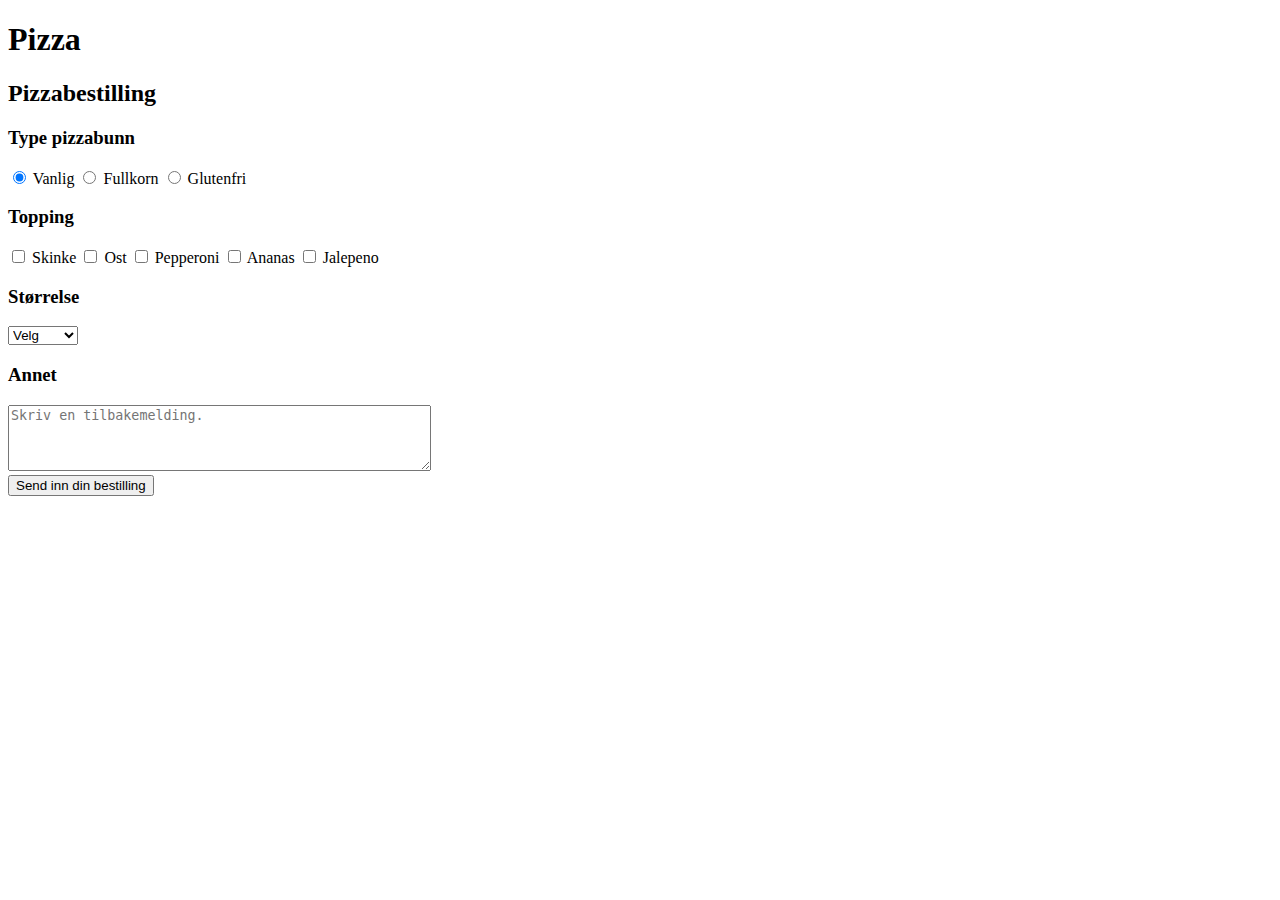
==== index.html @ ae71b407 "Update index.html" ====
<!DOCTYPE html>
<html lang="no">
<head>
    <meta charset="UTF-8">
    <meta name="viewport" content="width=device-width, initial-scale=1.0">
    <title>Pizza-bestilling</title>
    <link rel="stylesheet" href="style.css">
</head>
<body>
    <form>
    <h1>Pizza</h1>
    <h2>Pizzabestilling</h2>
        <div class="pick-container">
            <h3>Type pizzabunn</h3>
            <div class="box">
                <label><input type="radio" name="q1" checked> Vanlig</label>
                <label><input type="radio" name="q1"> Fullkorn</label>
                <label><input type="radio" name="q1"> Glutenfri</label>
            </div>
        </div>
        <div class="pick-container">
            <h3>Topping</h3>
            <div class="box">
                <label><input type="checkbox" name ="p1" value="skinke"> Skinke</label>
                <label><input type="checkbox" name ="p2" value="ost"> Ost</label>
                <label><input type="checkbox" name ="p3" value="pepperoni"> Pepperoni</label>
                <label><input type="checkbox" name ="p4" value="ananas"> Ananas</label>
                <label><input type="checkbox" name ="p5" value="jalepeno"> Jalepeno</label>
            </div>
        </div>
        <div class="pick-container">
            <h3>Størrelse</h3>
            <select id="storrelse">
                <option value="ingen" selected>Velg</option>
                <option value="liten">Liten</option>
                <option value="medium">Medium</option>
                <option value="stor">Stor</option>
            </select>
        </div>
        <div class="pick-container">
            <h3>Annet</h3>
            <textarea id="text" name="textbox" rows="4" cols="50" placeholder="Skriv en tilbakemelding."></textarea>
        </div>
    <button>Send inn din bestilling</button>
    </form>

    <script src="script.js"></script>
</body>
</html>
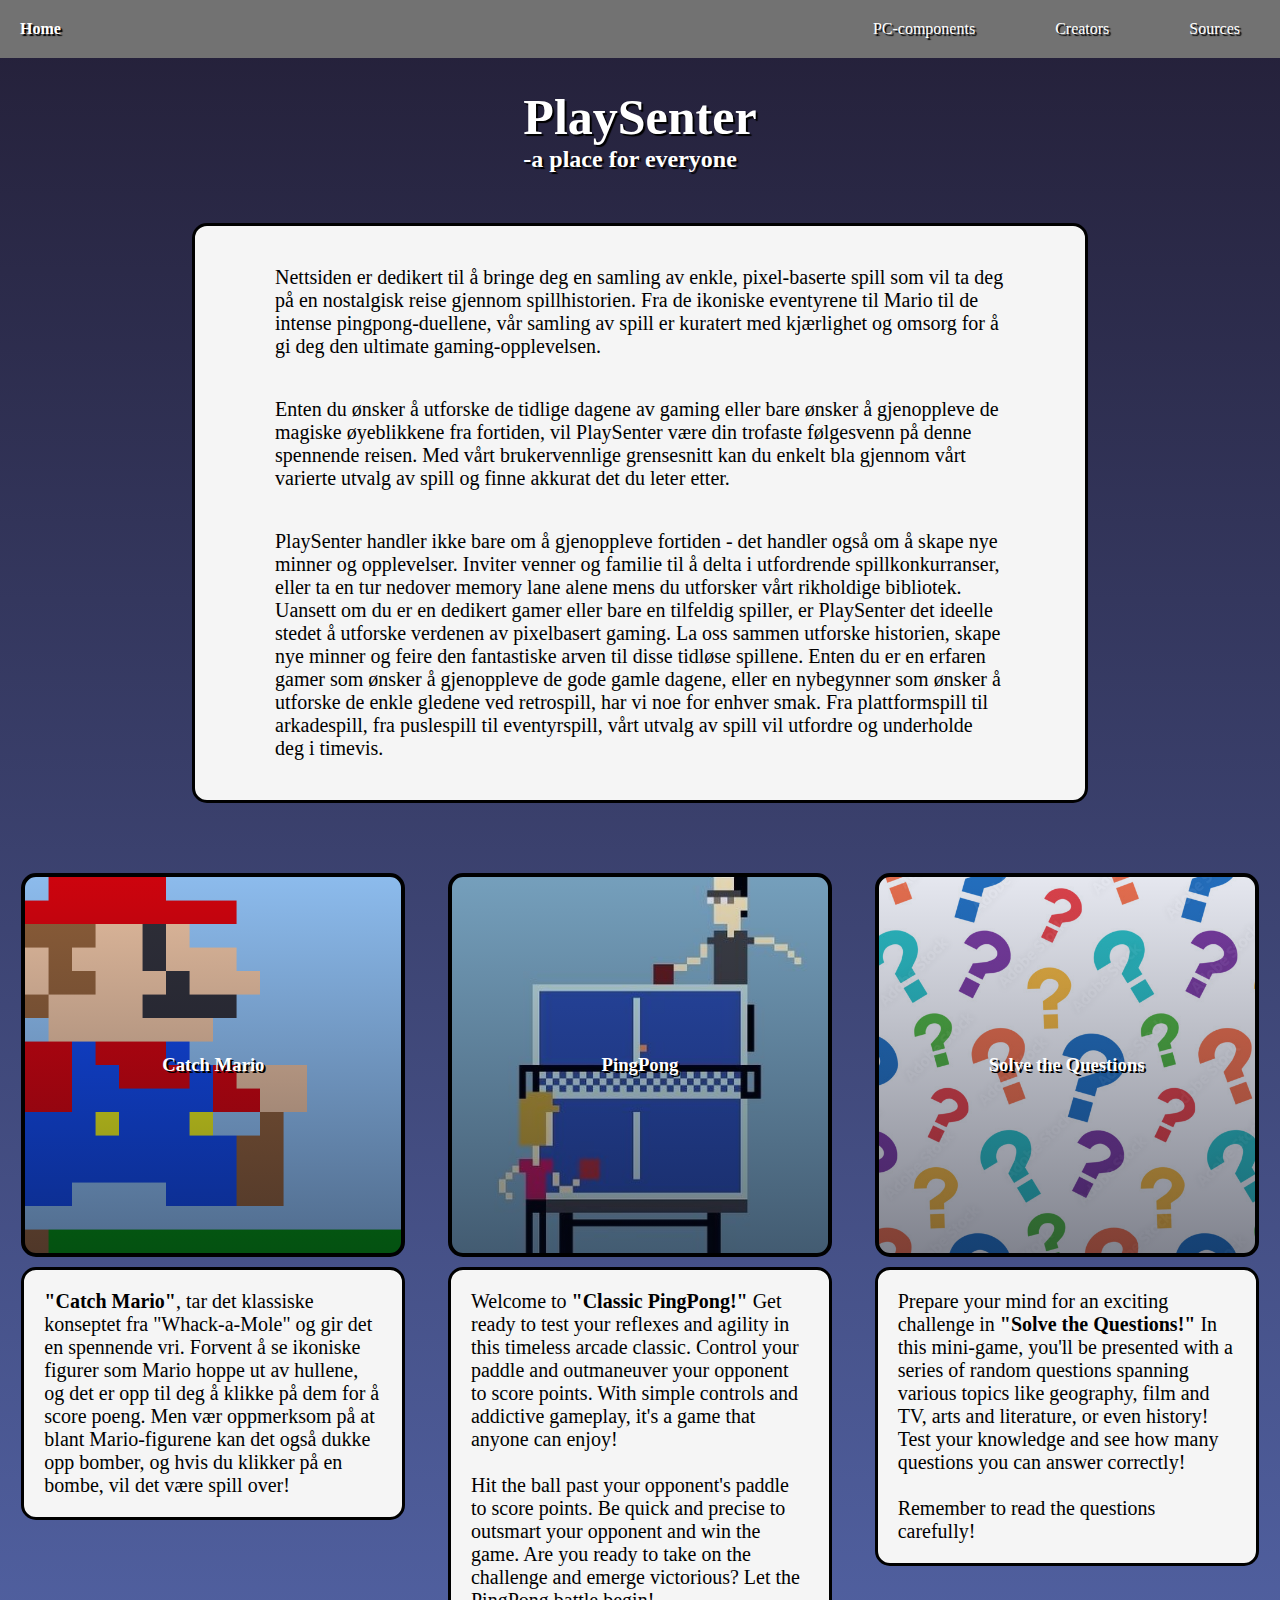
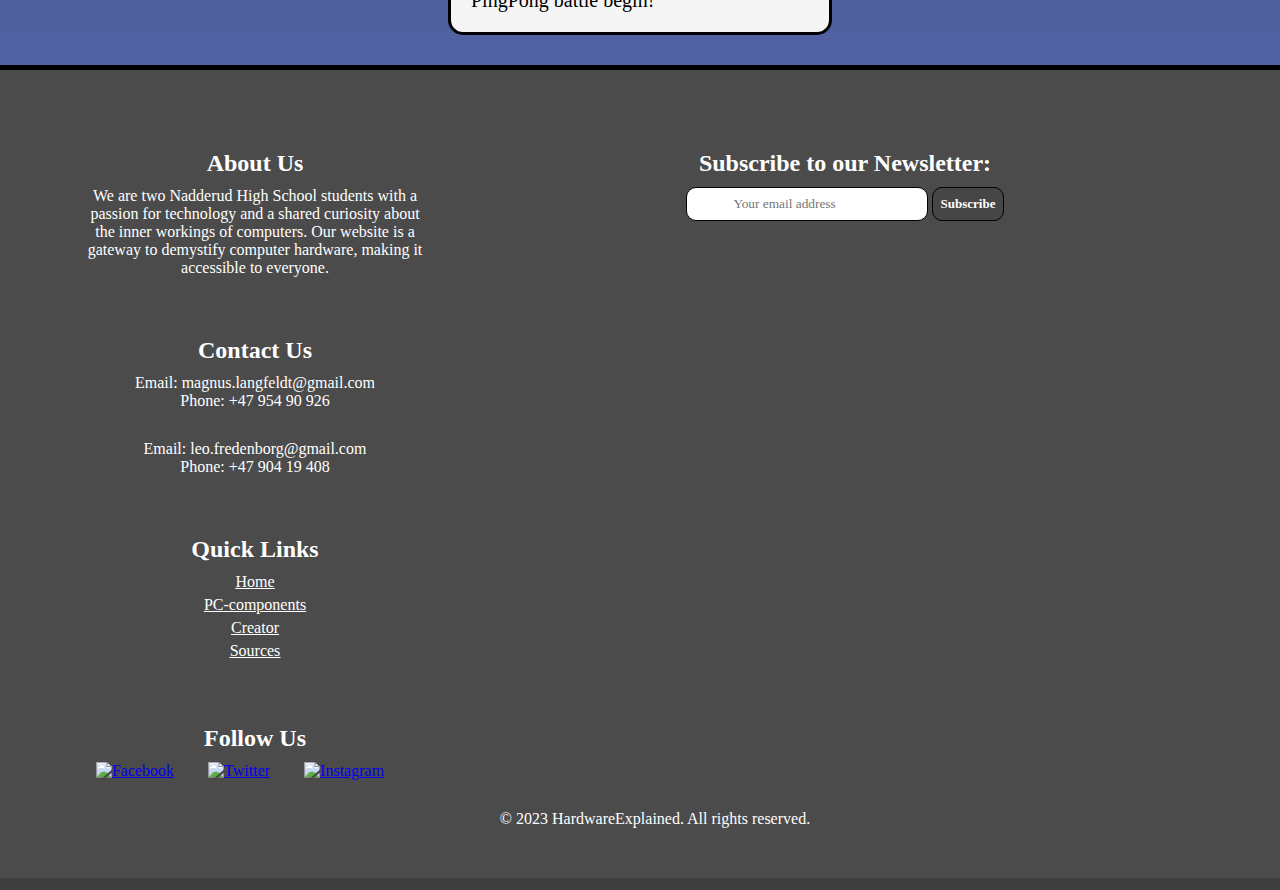
==== commit 9da9decc: "15/04/24" ====
--- a/index.html
+++ b/index.html
@@ -3,47 +3,121 @@
 <head>
     <meta charset="UTF-8">
     <meta name="viewport" content="width=device-width, initial-scale=1.0">
-    <title>Pizza-bestilling</title>
-    <link rel="stylesheet" href="style.css">
+    <title>Index</title>
+    <link rel="stylesheet" href="https://cdnjs.cloudflare.com/ajax/libs/font-awesome/6.4.2/css/all.min.css">
+    <link rel="Stylesheet" href="./CSS/navbar.css">
+    <link rel="Stylesheet" href="./CSS/Index.css">
+    <link rel="Stylesheet" href="./CSS/footer.css">
+    
 </head>
 <body>
-    <form>
-    <h1>Pizza</h1>
-    <h2>Pizzabestilling</h2>
-        <div class="pick-container">
-            <h3>Type pizzabunn</h3>
-            <div class="box">
-                <label><input type="radio" name="q1" checked> Vanlig</label>
-                <label><input type="radio" name="q1"> Fullkorn</label>
-                <label><input type="radio" name="q1"> Glutenfri</label>
-            </div>
+    <header>
+        <nav1>
+          <a href="index.html">Home</a>
+          <i class="fa-solid fa-bars"></i>
+        </nav1>
+        <nav2>
+          <a href="sites/main sites/pc-components.html">PC-components</a>
+          <a href="sites/main sites/creator.html">Creators</a>
+          <a href="sites/main sites/sources.html">Sources</a>
+        </nav2>
+      </header>
+      <main>
+        <div id="image">
+        <div id="margin-boks">
+        <div id="intro">
+            <h1>PlaySenter</h1>
+            <h2>-a place for everyone</h2>
         </div>
-        <div class="pick-container">
-            <h3>Topping</h3>
-            <div class="box">
-                <label><input type="checkbox" name ="p1" value="skinke"> Skinke</label>
-                <label><input type="checkbox" name ="p2" value="ost"> Ost</label>
-                <label><input type="checkbox" name ="p3" value="pepperoni"> Pepperoni</label>
-                <label><input type="checkbox" name ="p4" value="ananas"> Ananas</label>
-                <label><input type="checkbox" name ="p5" value="jalepeno"> Jalepeno</label>
-            </div>
         </div>
-        <div class="pick-container">
-            <h3>Størrelse</h3>
-            <select id="storrelse">
-                <option value="ingen" selected>Velg</option>
-                <option value="liten">Liten</option>
-                <option value="medium">Medium</option>
-                <option value="stor">Stor</option>
-            </select>
+        <div id="introducingText">
+        <p>Nettsiden er dedikert til å bringe deg en samling av enkle, pixel-baserte spill som vil ta deg på en nostalgisk reise gjennom spillhistorien. Fra de ikoniske eventyrene til Mario til de intense pingpong-duellene, vår samling av spill er kuratert med kjærlighet og omsorg for å gi deg den ultimate gaming-opplevelsen.</p>
+        <p>Enten du ønsker å utforske de tidlige dagene av gaming eller bare ønsker å gjenoppleve de magiske øyeblikkene fra fortiden, vil PlaySenter være din trofaste følgesvenn på denne spennende reisen. Med vårt brukervennlige grensesnitt kan du enkelt bla gjennom vårt varierte utvalg av spill og finne akkurat det du leter etter.</p>
+        <p> PlaySenter handler ikke bare om å gjenoppleve fortiden - det handler også om å skape nye minner og opplevelser. Inviter venner og familie til å delta i utfordrende spillkonkurranser, eller ta en tur nedover memory lane alene mens du utforsker vårt rikholdige bibliotek. Uansett om du er en dedikert gamer eller bare en tilfeldig spiller, er PlaySenter det ideelle stedet å utforske verdenen av pixelbasert gaming. La oss sammen utforske historien, skape nye minner og feire den fantastiske arven til disse tidløse spillene. Enten du er en erfaren gamer som ønsker å gjenoppleve de gode gamle dagene, eller en nybegynner som ønsker å utforske de enkle gledene ved retrospill, har vi noe for enhver smak. Fra plattformspill til arkadespill, fra puslespill til eventyrspill, vårt utvalg av spill vil utfordre og underholde deg i timevis.</p>
         </div>
-        <div class="pick-container">
-            <h3>Annet</h3>
-            <textarea id="text" name="textbox" rows="4" cols="50" placeholder="Skriv en tilbakemelding."></textarea>
+<div id="velg-spill">
+    <div id="catchMario">
+    <a href="./Minigames/Whack-a-Mole/WAM.html">
+        <div id="mario" id="marioGame">
+            <h3 id="mario-text">Catch Mario</h3>
         </div>
-    <button>Send inn din bestilling</button>
-    </form>
+    </a>
+    <p><b>"Catch Mario"</b>, tar det klassiske konseptet fra "Whack-a-Mole" og gir det en spennende vri.                    
+    Forvent å se ikoniske figurer som Mario hoppe ut av hullene, og det er opp til deg å klikke på dem for å score poeng. Men vær oppmerksom på at blant Mario-figurene kan det også dukke opp bomber, og hvis du klikker på en bombe, vil det være spill over!</p>
+    </div>
+    <div id="playPong">
+    <a href="./Minigames/PingPong/PP.html">
+        <div id="PingPong">
+            <h3 id="PingPong-text">PingPong</h3>
+        </div>
+    </a>
+    <p>Welcome to <b>"Classic PingPong!"</b>
 
-    <script src="script.js"></script>
+        Get ready to test your reflexes and agility in this timeless arcade classic. Control your paddle and outmaneuver your opponent to score points. With simple controls and addictive gameplay, it's a game that anyone can enjoy!
+        <br>
+        <br>
+        Hit the ball past your opponent's paddle to score points.
+        Be quick and precise to outsmart your opponent and win the game.
+        Are you ready to take on the challenge and emerge victorious? Let the PingPong battle begin!</p>
+    </div>
+    <div id="questionS">
+    <a href="./Minigames/Solve the Riddle/riddle.html">
+        <div id="Puzzle">
+            <h3 id="Puzzle-text">Solve the Questions</h3>
+        </div>
+    </a>
+    <p>Prepare your mind for an exciting challenge in <b>"Solve the Questions!"</b> In this mini-game, you'll be presented with a series of random questions spanning various topics like geography, film and TV, arts and literature, or even history! Test your knowledge and see how many questions you can answer correctly!
+    <br><br>
+    Remember to read the questions carefully!</p>
+</div>
+</main>
+<footer>
+    <section-footer>
+      <article-footer class="contact-us">
+          <p class="title-footer">Contact Us</p>
+          <p>Email: magnus.langfeldt@gmail.com</p>
+
+          <p>Phone: +47 954 90 926</p>
+          <p style="margin-top: 30px;">Email: leo.fredenborg@gmail.com</p>
+          <p>Phone: +47 904 19 408</p>
+      </article-footer>
+
+      <article-footer class="subscribe">
+          <div>
+              <div class="title-footer">Subscribe to our Newsletter:</div>
+              <input name="email" type="email" placeholder="Your email address">
+              <button class="subscribe-button">Subscribe</button>
+          </div>
+      </article-footer>
+
+      <article-footer class="about-us">
+          <p class="title-footer">About Us</p>
+          <p>We are two Nadderud High School students with a passion for technology and a shared curiosity about the inner workings of computers. Our website is a gateway to demystify computer hardware, making it accessible to everyone.</p>
+      </article-footer>
+
+      <article-footer class="quick-links">
+          <p class="title-footer">Quick Links</p>
+          <ul class="footer-list">
+              <li class="footer-list-item"><a href="index.html" class="links">Home</a></li>
+              <li class="footer-list-item"><a href="sites/main sites/pc-components.html" class="links">PC-components</a></li>
+              <li class="footer-list-item"><a href="sites/main sites/creator.html" class="links">Creator</a></li>
+              <li class="footer-list-item"><a href="sites/main sites/sources.html" class="links">Sources</a></li>
+          </ul>
+      </article-footer>
+
+      <article-footer class="follow-us">
+          <p class="title-footer">Follow Us</p>
+          <div class="social-icons">
+            <a href="#" class="icon"><img src="pictures/footer/facebook.png" alt="Facebook" title="Facebook"></a>
+            <a href="#" class="icon"><img src="pictures/footer/twitter.png" alt="Twitter" title="Twitter"></a>
+            <a href="#" class="icon"><img src="pictures/footer/instagram.png" alt="Instagram" title="Instagram"></a>
+          </div>
+      </article-footer>
+    </section-footer>
+    <p class="footer-copyright">&copy; 2023 HardwareExplained. All rights reserved.</p>
+  </footer>
+    
+    <script src="./Javascript/navbar.js"></script>
+    <script src="./Javascript/Index.js"></script>
 </body>
-</html>
+</html>--- a/CSS/navbar.css
+++ b/CSS/navbar.css
@@ -0,0 +1,99 @@
+/*Header*/
+header {
+    display: flex;
+    justify-content: space-between;
+    background-color: rgb(114, 114, 114);
+}
+  
+header a {
+    color: rgb(255, 255, 255);
+    text-decoration: none;
+    padding: 20px;
+    text-shadow: 2px 2px 1px black;
+}
+  
+header a:hover {
+    /* background-color: rgb(200, 0, 0); */
+    border: 2px solid black;
+    margin: 4px 0;
+    border-radius: 15px;
+    transition: 0.5s;
+}
+  
+/*Home button*/
+header nav1 {
+    display: flex;
+    justify-content: space-between;
+}
+  
+header nav1 a {
+    font-weight: bold;
+}
+  
+  /*PC-componets, Creator and sources button*/
+header nav2 {
+    display: flex;
+}
+  
+header nav2 a{
+    padding-left: 40px;
+    padding-right: 40px;
+}
+  
+  /*Hamburger-menue*/
+.fa-bars{
+    color: white;
+    font-size: 30px;
+    padding: 5px 20px;
+    display: none;
+}
+  
+/*Screen smaller than 600px*/
+@media(max-width: 600px){
+    /*Header*/
+    header{
+        flex-direction: column;
+    }
+  
+    header a:hover {
+        background-color: rgb(0, 0, 0);
+    }
+  
+    header a:active {
+        background-color: rgb(200, 0, 0);
+    }
+  
+    /*Home button*/
+    header nav1{
+        width: 100%;
+    }
+  
+    nav1 {
+        display: flex;
+        justify-content: flex-between;
+        border-bottom: 1px solid gray;
+    }
+  
+    /*PC-componets, Creator and sources button*/
+    header nav2 {
+        display: none;
+    }
+  
+    header nav2.show {
+        display: flex;
+        flex-direction: column;
+        text-align: center;
+        width: 100%;
+    }
+  
+    /*Hamburger-menue*/
+    .fa-bars {
+        display: flex;
+        align-items: center;
+    }
+  
+    .fa-bars:active {
+        background-color: rgb(200, 0, 0);
+    }
+}
+  --- a/CSS/Index.css
+++ b/CSS/Index.css
@@ -0,0 +1,165 @@
+* {
+    margin: 0;
+    padding: 0;
+    box-sizing: border-box;
+    text-align: center;
+}
+h1, h2 {
+    text-shadow: 2px 2px 1px black;
+}
+body {
+    background-color: rgb(63, 63, 63);
+}
+#mario {
+    background-image: linear-gradient(rgba(0, 20, 98, 0.1), rgba(4,9,30,0.5)), url("../Media/Index/Mario.png");
+    background-position: center;
+    background-size: cover;
+    border: 4px solid black;
+    border-radius: 15px;
+    transition: 0.5s;
+
+}
+#PingPong {
+    background-image: linear-gradient(rgba(0, 20, 98, 0.1), rgba(4,9,30,0.5)), url("../Media/Index/PingPong.jpeg");
+    background-position: center;
+    background-size: cover;
+    border: 4px solid black;
+    border-radius: 15px;
+    transition: 0.5s;
+}
+#Puzzle {
+    background-image: linear-gradient(rgba(0, 20, 98, 0.1), rgba(4,9,30,0.5)), url("../Media/Index/Question.jpeg");
+    background-position: center;
+    background-size: cover;
+    border: 4px solid black;
+    border-radius: 15px;
+    transition: 0.5s;
+}
+#mario-text {
+    text-shadow: 2px 2px 0px black;
+}
+#PingPong-text {
+    text-shadow: 2px 2px 0px black;
+}
+#Puzzle-text {
+    text-shadow: 2px 2px 0px black;
+}
+
+#mario:hover {
+    width: 90%;
+    /*filter: grayscale(20%)*/
+    /* background: rgba(100, 100, 100, 0.7); */
+    background-image: linear-gradient(rgba(4,9,30,0.6), rgba(4,9,30,0.6)), url("../Media/Index/Mario.png");
+    transition: 0.5s;
+}
+#PingPong:hover {
+    width: 90%;
+    /*filter: grayscale(20%)*/
+    /* background: rgba(100, 100, 100, 0.7); */
+    background-image: linear-gradient(rgba(4,9,30,0.6), rgba(4,9,30,0.6)), url("../Media/Index/PingPong.jpeg");
+    transition: 0.5s;
+}
+#Puzzle:hover {
+    width: 90%;
+    /*filter: grayscale(20%)*/
+    /* background: rgba(100, 100, 100, 0.7); */
+    background-image: linear-gradient(rgba(4,9,30,0.6), rgba(4,9,30,0.6)), url("../Media/Index/Question.jpeg");
+    transition: 0.5s;
+}
+#velg-spill a {
+    text-decoration: none;
+    margin: 20px 0;
+}
+
+#mario {
+    margin-left: auto;
+    margin-right: auto;
+    width: 90%;
+    aspect-ratio: 1 / 1;
+    display: flex;
+    justify-content: center;
+    align-items: center;
+}
+#PingPong {
+    margin-left: auto;
+    margin-right: auto;
+    width: 90%;
+    aspect-ratio: 1 / 1;
+    display: flex;
+    justify-content: center;
+    align-items: center;
+
+}
+#Puzzle {
+    margin-left: auto;
+    margin-right: auto;
+    width: 90%;
+    aspect-ratio: 1 / 1;
+    
+    display: flex;
+    justify-content: center;
+    align-items: center;
+}
+
+
+h1, h2 {
+    color: white;
+}
+h1 {
+    font-size: 50px;
+    margin-top: 30px;
+}
+#intro {
+    display: flex;
+    flex-direction: column;
+    align-items: flex-start;
+    justify-content: center;
+}
+#margin-boks {
+    display: flex;
+    justify-content: center;
+}
+#image p {
+    margin: 20px 60px 0 60px;
+    padding-bottom: 20px;
+    font-size: 20px;
+}
+#image {
+    background: linear-gradient(rgba(20, 14, 57, 0.6), rgba(93, 120, 228, 0.6));
+    margin: 0;
+    padding-bottom:20px;
+}
+#gray-area p {
+    font-size: 20px;
+    padding: 0 20px;
+}
+#introducingText {
+    border: 3px solid black;
+    background-color: whitesmoke;
+    border-radius: 15px;
+    padding: 20px;
+    margin: 50px;
+    margin-left: 15%;
+    margin-right: 15%;
+}
+#introducingText > p {
+    text-align: left;
+}
+#velg-spill {
+    display: grid;
+    grid-template-columns: 1fr 1fr 1fr;
+    margin-top: 70px;
+}
+#velg-spill > div > p {
+    border: 3px solid black;
+    background-color: whitesmoke;
+    border-radius: 15px;
+    width: 90%;
+    margin: 10px auto;
+    color: black;
+    padding: 20px;
+    text-align: left;
+}
+#velg-spill h3 {
+    color: white;
+}--- a/CSS/footer.css
+++ b/CSS/footer.css
@@ -0,0 +1,151 @@
+/*Container for the footer*/
+footer {
+    background-color: rgb(75, 75, 75);
+    color: white;
+    border-top: 5px solid black;
+    padding: 50px;
+  }
+  
+  /*Container for the items in the footer*/
+  section-footer {
+    display: grid;
+    grid-template-columns: 1fr 1fr;
+    grid-template-areas: 
+    "about-us subscribe"
+    "contact-us ."
+    "quick-links ."
+    "follow-us .";
+  }
+  
+  /*Container for individual items in the footer*/
+  article-footer {
+    padding: 30px;
+    width: 410px;
+  }
+  
+  /*Generel styling*/
+  .title-footer {
+    font-size: 24px;
+    font-weight: bold;
+    margin-bottom: 10px;
+  }
+  
+  footer * {
+    font-family: 'Times New Roman', Times, serif;
+  }
+  
+  /*Contact us section*/
+  .contact-us {
+    grid-area: contact-us;
+  }
+  
+  /*Subscribe section*/
+  .subscribe {
+    grid-area: subscribe;
+  }
+  
+  input {
+    border: 1.5px black solid;
+    background-color: white;
+    padding: 8px 60px 8px 16px;
+    border-radius: 10px;
+  }
+  
+  .subscribe-button {
+    border: 1.5px black solid;
+    border-radius: 10px;
+    margin-left: 0px;
+    font-size: 13px;
+    background-color: rgb(70, 70, 70);
+    color: white;
+    font-weight: bold;
+    padding: 8px 8px;
+  }
+  
+  .subscribe-button:hover {
+    background-color: rgb(136, 136, 136);
+    color: rgb(0, 0, 0);
+  }
+  
+  /*About us section*/
+  .about-us {
+    grid-area: about-us;
+  }
+  
+  /*Quick links section*/
+  .quick-links {
+    grid-area: quick-links;
+  }
+  
+  .links {
+    color:white;
+  }
+  
+  .footer-list {
+    list-style: none;
+  }
+  
+  .footer-list-item {
+    margin-bottom: 5px;
+    text-decoration: underline;
+  }
+  
+  /*Follow us section*/
+  .follow-us {
+    grid-area: follow-us;
+  }
+  
+  .icon > img {
+    width: 50px; 
+    margin-right: 30px;
+  }
+  
+  /*Copyrigth text*/
+  .footer-copyright {
+    margin-left: 30px;
+  }
+  
+  /*Screen between 0px and 440px*/
+  @media (max-width: 439px) {
+    footer {
+      padding: 20px;
+    }
+  
+    section-footer {
+      display: grid;
+      grid-template-columns: 1fr;
+      grid-template-areas: 
+      "about-us"
+      "subscribe"
+      "quick-links"
+      "contact-us"
+      "follow-us";
+    }
+  
+    article-footer {
+      padding: 30px;
+      width: 100%;
+    }
+  
+    input {
+      padding: 8px 30px 8px 16px;
+    }
+  }
+  
+  /*Screen between 440px and 930px*/
+  @media (min-width: 440px) and (max-width: 930px) {
+    footer {
+      padding: 35px;
+    }
+  
+    section-footer {
+      display: grid;
+      grid-template-columns: 1fr;
+      grid-template-areas: 
+      "about-us"
+      "subscribe"      
+      "quick-links"
+      "contact-us"
+      "follow-us";
+    }
+  }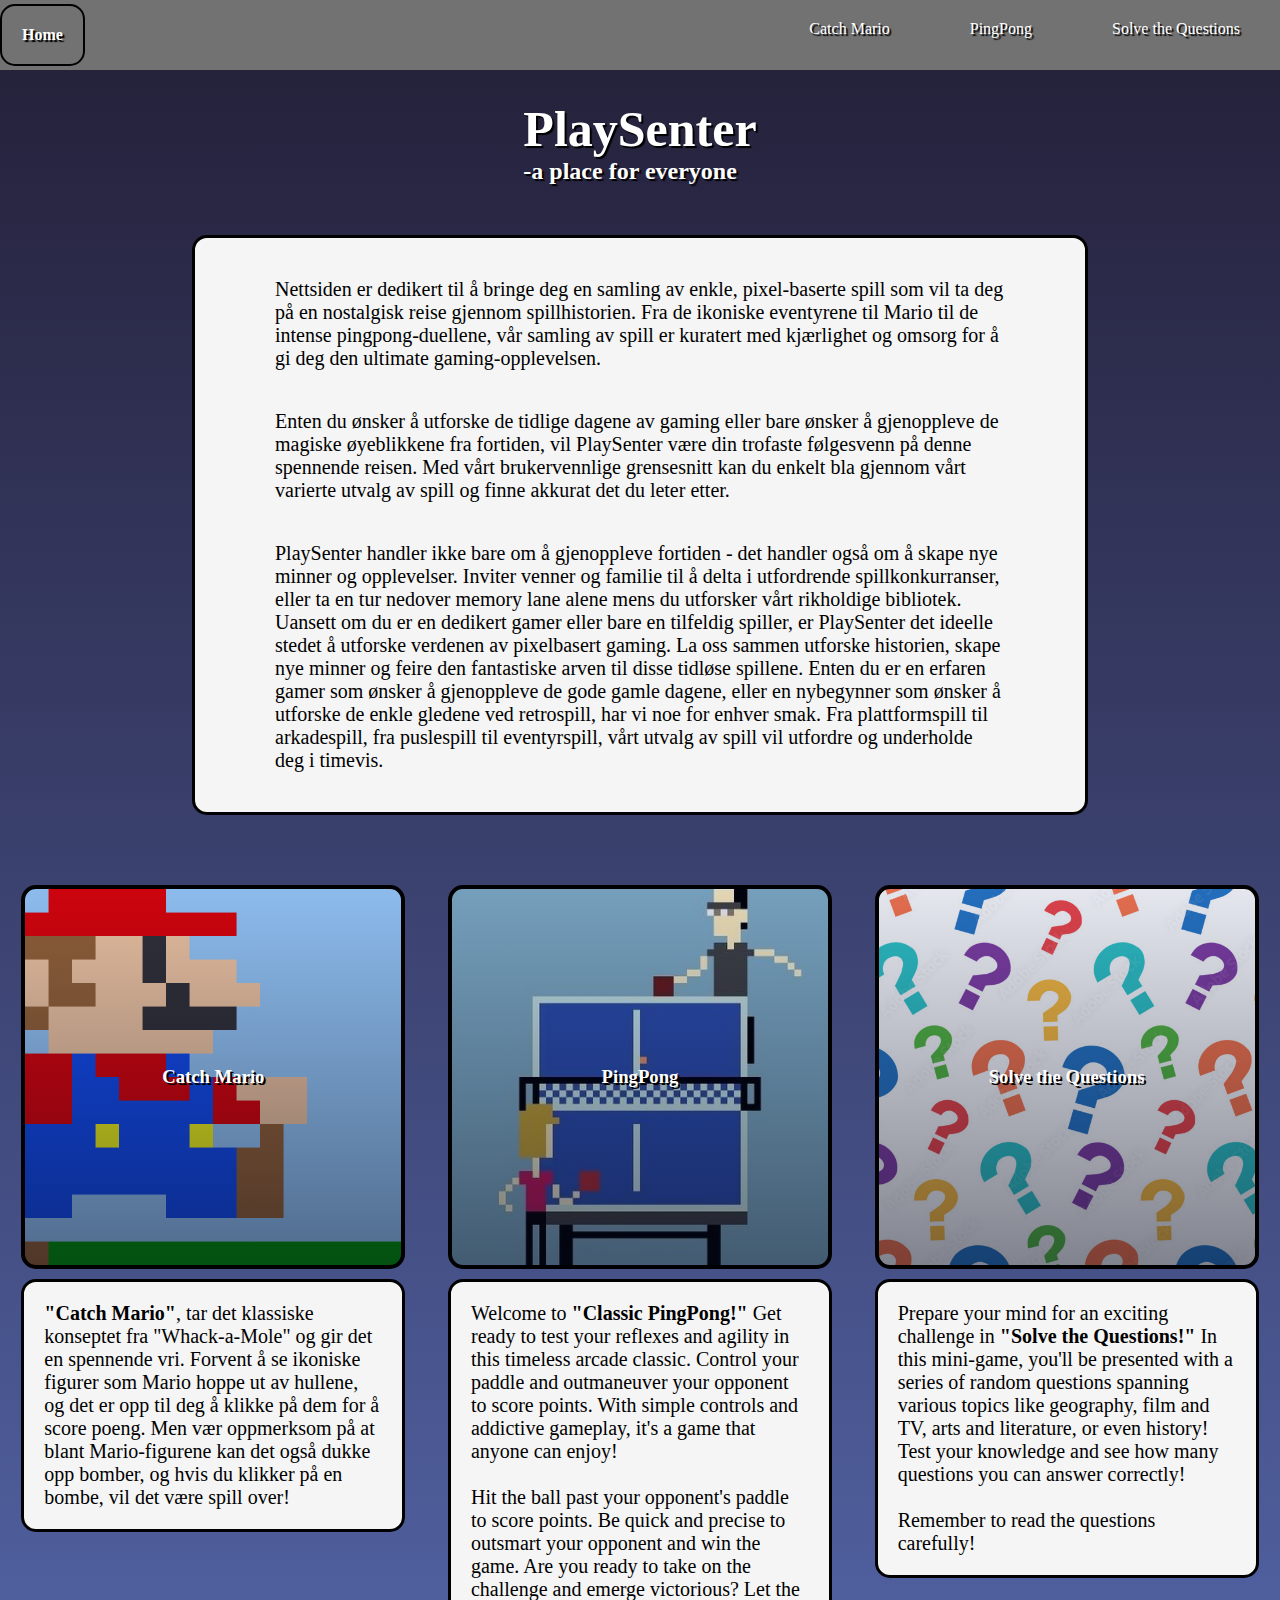
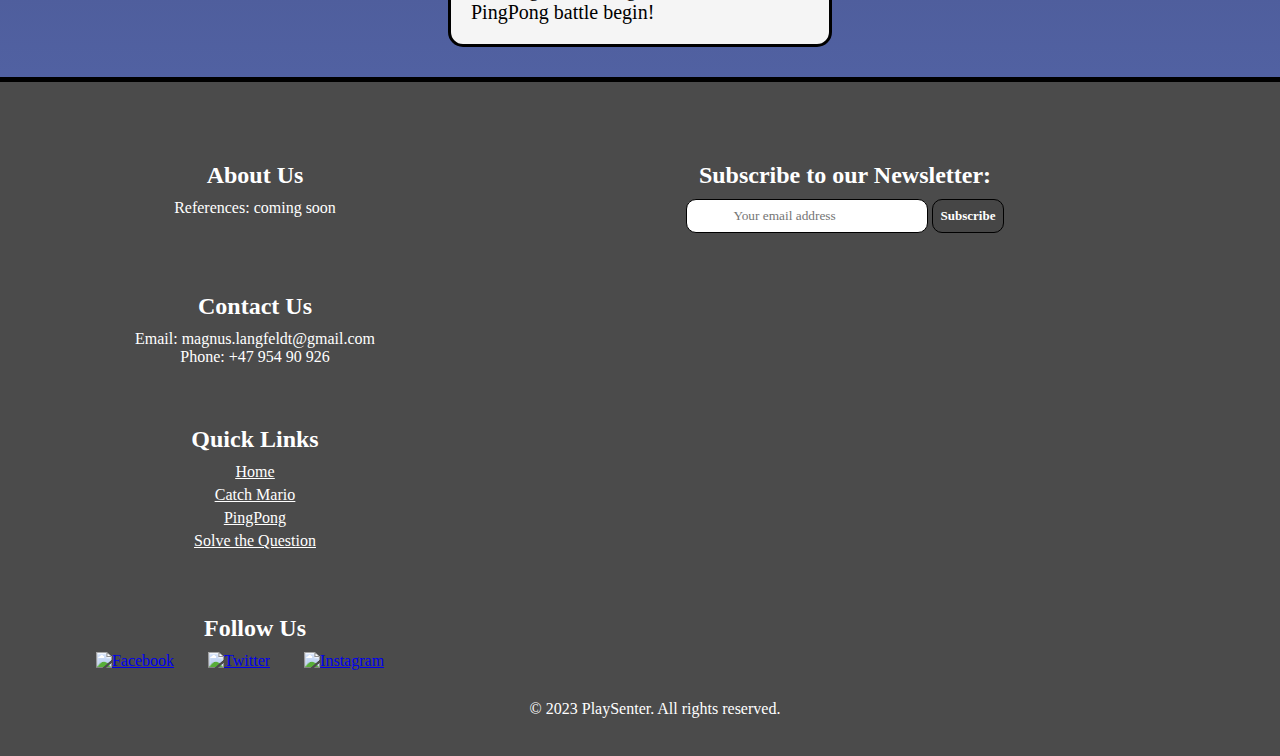
==== commit 021fbb68: "15.04 last" ====
--- a/index.html
+++ b/index.html
@@ -17,9 +17,9 @@
           <i class="fa-solid fa-bars"></i>
         </nav1>
         <nav2>
-          <a href="sites/main sites/pc-components.html">PC-components</a>
-          <a href="sites/main sites/creator.html">Creators</a>
-          <a href="sites/main sites/sources.html">Sources</a>
+          <a href="./Minigames/Whack-a-Mole/WAM.html">Catch Mario</a>
+          <a href="./Minigames/PingPong/PP.html">PingPong</a>
+          <a href="./Minigames/Solve the Riddle/riddle.html">Solve the Questions</a>
         </nav2>
       </header>
       <main>
@@ -76,10 +76,7 @@
       <article-footer class="contact-us">
           <p class="title-footer">Contact Us</p>
           <p>Email: magnus.langfeldt@gmail.com</p>
-
           <p>Phone: +47 954 90 926</p>
-          <p style="margin-top: 30px;">Email: leo.fredenborg@gmail.com</p>
-          <p>Phone: +47 904 19 408</p>
       </article-footer>
 
       <article-footer class="subscribe">
@@ -92,16 +89,16 @@
 
       <article-footer class="about-us">
           <p class="title-footer">About Us</p>
-          <p>We are two Nadderud High School students with a passion for technology and a shared curiosity about the inner workings of computers. Our website is a gateway to demystify computer hardware, making it accessible to everyone.</p>
+          <p>References: coming soon</p>
       </article-footer>
 
       <article-footer class="quick-links">
           <p class="title-footer">Quick Links</p>
           <ul class="footer-list">
               <li class="footer-list-item"><a href="index.html" class="links">Home</a></li>
-              <li class="footer-list-item"><a href="sites/main sites/pc-components.html" class="links">PC-components</a></li>
-              <li class="footer-list-item"><a href="sites/main sites/creator.html" class="links">Creator</a></li>
-              <li class="footer-list-item"><a href="sites/main sites/sources.html" class="links">Sources</a></li>
+              <li class="footer-list-item"><a href="./Minigames/Whack-a-Mole/WAM.html" class="links">Catch Mario</a></li>
+              <li class="footer-list-item"><a href="./Minigames/PingPong/PP.html" class="links">PingPong</a></li>
+              <li class="footer-list-item"><a href="./Minigames/Solve the Riddle/riddle.html" class="links">Solve the Question</a></li>
           </ul>
       </article-footer>
 
@@ -114,7 +111,7 @@
           </div>
       </article-footer>
     </section-footer>
-    <p class="footer-copyright">&copy; 2023 HardwareExplained. All rights reserved.</p>
+    <p class="footer-copyright">&copy; 2023 PlaySenter. All rights reserved.</p>
   </footer>
     
     <script src="./Javascript/navbar.js"></script>
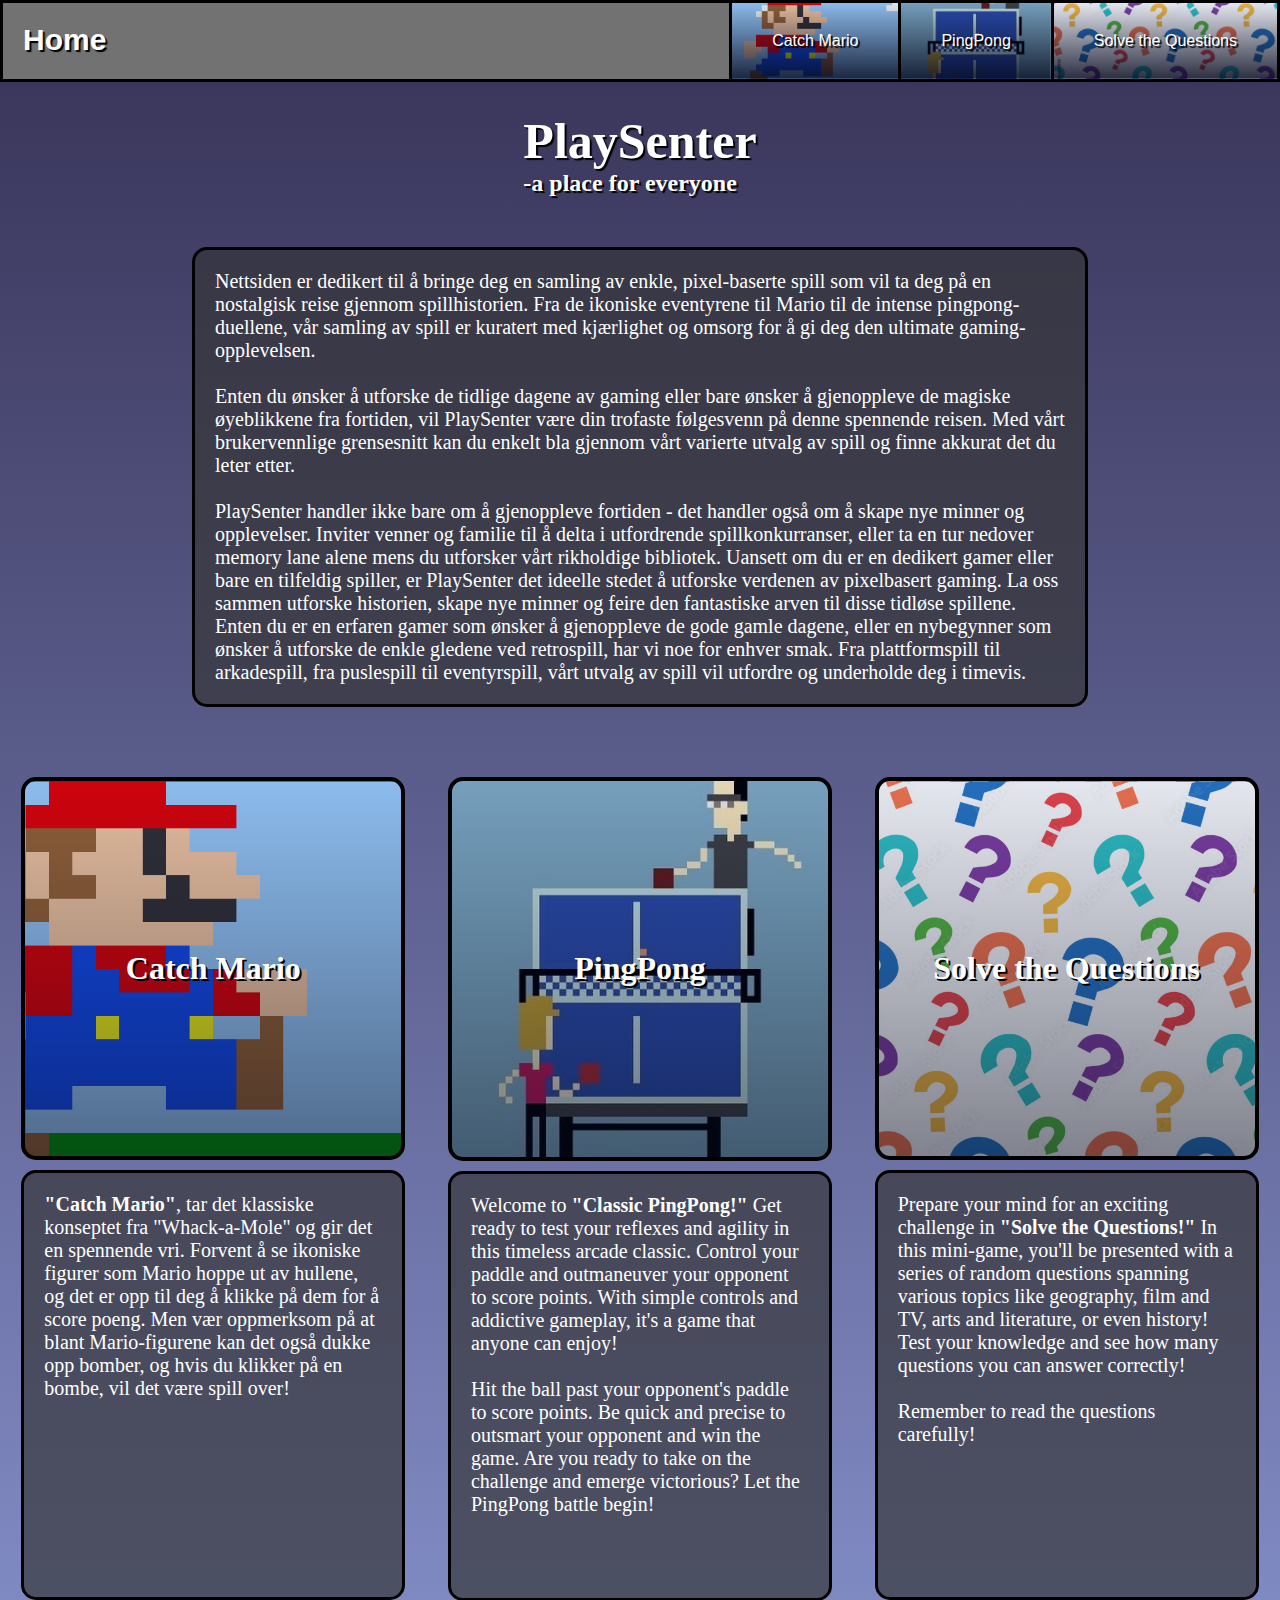
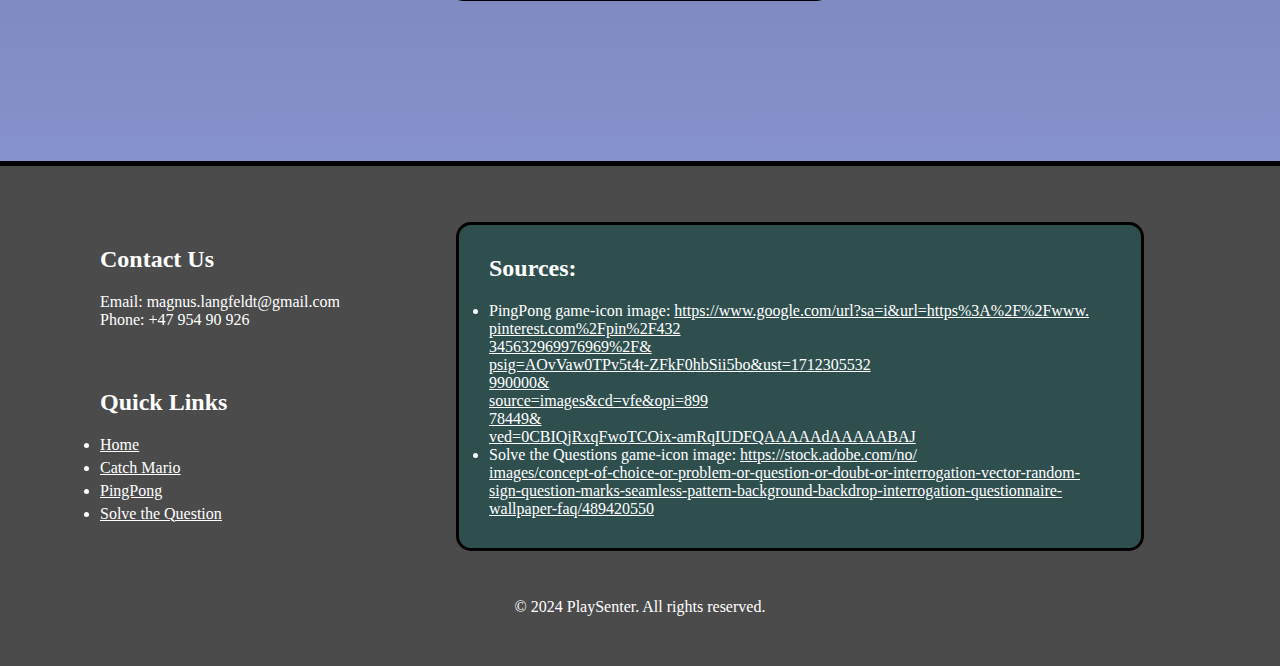
==== commit eedff06e: "latest 23.04.24" ====
--- a/index.html
+++ b/index.html
@@ -17,13 +17,12 @@
           <i class="fa-solid fa-bars"></i>
         </nav1>
         <nav2>
-          <a href="./Minigames/Whack-a-Mole/WAM.html">Catch Mario</a>
-          <a href="./Minigames/PingPong/PP.html">PingPong</a>
-          <a href="./Minigames/Solve the Riddle/riddle.html">Solve the Questions</a>
+          <a href="./Minigames/Catch Mario/Catch-Mario.html" id="navMario">Catch Mario</a>
+          <a href="./Minigames/PingPong/PP.html" id="navPong">PingPong</a>
+          <a href="./Minigames/Solve the Questions/Solve-the-Questions.html" id="navSolve">Solve the Questions</a>
         </nav2>
       </header>
       <main>
-        <div id="image">
         <div id="margin-boks">
         <div id="intro">
             <h1>PlaySenter</h1>
@@ -31,13 +30,13 @@
         </div>
         </div>
         <div id="introducingText">
-        <p>Nettsiden er dedikert til å bringe deg en samling av enkle, pixel-baserte spill som vil ta deg på en nostalgisk reise gjennom spillhistorien. Fra de ikoniske eventyrene til Mario til de intense pingpong-duellene, vår samling av spill er kuratert med kjærlighet og omsorg for å gi deg den ultimate gaming-opplevelsen.</p>
-        <p>Enten du ønsker å utforske de tidlige dagene av gaming eller bare ønsker å gjenoppleve de magiske øyeblikkene fra fortiden, vil PlaySenter være din trofaste følgesvenn på denne spennende reisen. Med vårt brukervennlige grensesnitt kan du enkelt bla gjennom vårt varierte utvalg av spill og finne akkurat det du leter etter.</p>
+        <p>Nettsiden er dedikert til å bringe deg en samling av enkle, pixel-baserte spill som vil ta deg på en nostalgisk reise gjennom spillhistorien. Fra de ikoniske eventyrene til Mario til de intense pingpong-duellene, vår samling av spill er kuratert med kjærlighet og omsorg for å gi deg den ultimate gaming-opplevelsen.</p><br>
+        <p>Enten du ønsker å utforske de tidlige dagene av gaming eller bare ønsker å gjenoppleve de magiske øyeblikkene fra fortiden, vil PlaySenter være din trofaste følgesvenn på denne spennende reisen. Med vårt brukervennlige grensesnitt kan du enkelt bla gjennom vårt varierte utvalg av spill og finne akkurat det du leter etter.</p><br>
         <p> PlaySenter handler ikke bare om å gjenoppleve fortiden - det handler også om å skape nye minner og opplevelser. Inviter venner og familie til å delta i utfordrende spillkonkurranser, eller ta en tur nedover memory lane alene mens du utforsker vårt rikholdige bibliotek. Uansett om du er en dedikert gamer eller bare en tilfeldig spiller, er PlaySenter det ideelle stedet å utforske verdenen av pixelbasert gaming. La oss sammen utforske historien, skape nye minner og feire den fantastiske arven til disse tidløse spillene. Enten du er en erfaren gamer som ønsker å gjenoppleve de gode gamle dagene, eller en nybegynner som ønsker å utforske de enkle gledene ved retrospill, har vi noe for enhver smak. Fra plattformspill til arkadespill, fra puslespill til eventyrspill, vårt utvalg av spill vil utfordre og underholde deg i timevis.</p>
         </div>
 <div id="velg-spill">
     <div id="catchMario">
-    <a href="./Minigames/Whack-a-Mole/WAM.html">
+    <a href="./Minigames/Catch Mario/Catch-Mario.html">
         <div id="mario" id="marioGame">
             <h3 id="mario-text">Catch Mario</h3>
         </div>
@@ -61,7 +60,7 @@
         Are you ready to take on the challenge and emerge victorious? Let the PingPong battle begin!</p>
     </div>
     <div id="questionS">
-    <a href="./Minigames/Solve the Riddle/riddle.html">
+    <a href="./Minigames/Solve the Questions/Solve-the-Questions.html">
         <div id="Puzzle">
             <h3 id="Puzzle-text">Solve the Questions</h3>
         </div>
@@ -79,42 +78,27 @@
           <p>Phone: +47 954 90 926</p>
       </article-footer>
 
-      <article-footer class="subscribe">
-          <div>
-              <div class="title-footer">Subscribe to our Newsletter:</div>
-              <input name="email" type="email" placeholder="Your email address">
-              <button class="subscribe-button">Subscribe</button>
-          </div>
-      </article-footer>
-
-      <article-footer class="about-us">
-          <p class="title-footer">About Us</p>
-          <p>References: coming soon</p>
+      <article-footer class="sources">
+          <p class="title-footer">Sources:</p>
+          <ul>
+            <li>PingPong game-icon image: <a href="https://www.google.com/url?sa=i&url=https%3A%2F%2Fwww.pinterest.com%2Fpin%2F432345632969976969%2F&psig=AOvVaw0TPv5t4t-ZFkF0hbSii5bo&ust=1712305532990000&source=images&cd=vfe&opi=89978449&ved=0CBIQjRxqFwoTCOix-amRqIUDFQAAAAAdAAAAABAJ">https://www.google.com/url?sa=i&url=https%3A%2F%2Fwww.<br>pinterest.com%2Fpin%2F432<br>345632969976969%2F&<br>psig=AOvVaw0TPv5t4t-ZFkF0hbSii5bo&ust=1712305532<br>990000&<br>source=images&cd=vfe&opi=899<br>78449&<br>ved=0CBIQjRxqFwoTCOix-amRqIUDFQAAAAAdAAAAABAJ</a></li>
+            <li>Solve the Questions game-icon image: <a href="https://stock.adobe.com/no/images/concept-of-choice-or-problem-or-question-or-doubt-or-interrogation-vector-random-sign-question-marks-seamless-pattern-background-backdrop-interrogation-questionnaire-wallpaper-faq/489420550">https://stock.adobe.com/no/<br>images/concept-of-choice-or-problem-or-question-or-doubt-or-interrogation-vector-random-sign-question-marks-seamless-pattern-background-backdrop-interrogation-questionnaire-wallpaper-faq/489420550</a></li>
+          </ul>
       </article-footer>
 
       <article-footer class="quick-links">
           <p class="title-footer">Quick Links</p>
           <ul class="footer-list">
-              <li class="footer-list-item"><a href="index.html" class="links">Home</a></li>
-              <li class="footer-list-item"><a href="./Minigames/Whack-a-Mole/WAM.html" class="links">Catch Mario</a></li>
+              <li class="footer-list-item"><a href="Index.html" class="links">Home</a></li>
+              <li class="footer-list-item"><a href="./Minigames/Catch Mario/Catch-Mario.html" class="links">Catch Mario</a></li>
               <li class="footer-list-item"><a href="./Minigames/PingPong/PP.html" class="links">PingPong</a></li>
-              <li class="footer-list-item"><a href="./Minigames/Solve the Riddle/riddle.html" class="links">Solve the Question</a></li>
+              <li class="footer-list-item"><a href="./Minigames/Solve the Questions/Solve-the-Questions.html" class="links">Solve the Question</a></li>
           </ul>
       </article-footer>
-
-      <article-footer class="follow-us">
-          <p class="title-footer">Follow Us</p>
-          <div class="social-icons">
-            <a href="#" class="icon"><img src="pictures/footer/facebook.png" alt="Facebook" title="Facebook"></a>
-            <a href="#" class="icon"><img src="pictures/footer/twitter.png" alt="Twitter" title="Twitter"></a>
-            <a href="#" class="icon"><img src="pictures/footer/instagram.png" alt="Instagram" title="Instagram"></a>
-          </div>
-      </article-footer>
     </section-footer>
-    <p class="footer-copyright">&copy; 2023 PlaySenter. All rights reserved.</p>
-  </footer>
+    <p class="footer-copyright">&copy; 2024 PlaySenter. All rights reserved.</p>
+</footer>
     
     <script src="./Javascript/navbar.js"></script>
-    <script src="./Javascript/Index.js"></script>
 </body>
 </html>--- a/CSS/navbar.css
+++ b/CSS/navbar.css
@@ -1,8 +1,16 @@
+header * {
+    margin: 0;
+    padding: 0;
+    box-sizing: border-box;
+    text-align: center;
+    font-family:Arial, Helvetica, sans-serif;
+}
 /*Header*/
 header {
     display: flex;
     justify-content: space-between;
     background-color: rgb(114, 114, 114);
+    border: 3px solid black;
 }
   
 header a {
@@ -12,25 +20,50 @@
     text-shadow: 2px 2px 1px black;
 }
   
-header a:hover {
-    /* background-color: rgb(200, 0, 0); */
-    border: 2px solid black;
-    margin: 4px 0;
-    border-radius: 15px;
-    transition: 0.5s;
+header a:hover, header a:active {
+    background-image: linear-gradient(rgba(0, 0, 0, 0.6), rgba(251, 22, 22, 0.6));
+}
+#navMario {
+    background-image: linear-gradient(rgba(0, 20, 98, 0.1), rgba(4, 9, 30, 0.849)), url("../Media/Index/Mario.png");
+    background-position: center;
+    background-size: cover;
+    border-left: 3px solid black;
+}
+#navMario:hover {
+    background-image: linear-gradient(rgba(0, 0, 0, 0.6), rgba(251, 22, 22, 0.6)), url("../Media/Index/Mario.png");
+}
+#navPong:hover {
+    background-image: linear-gradient(rgba(0, 0, 0, 0.6), rgba(251, 22, 22, 0.6)), url("../Media/Index/PingPong.jpeg");
+}
+#navSolve:hover {
+    background-image: linear-gradient(rgba(0, 0, 0, 0.6), rgba(251, 22, 22, 0.6)), url("../Media/Index/Question.jpeg");
+}
+#navPong {
+    background-image: linear-gradient(rgba(0, 20, 98, 0.1), rgba(4, 9, 30, 0.849)), url("../Media/Index/PingPong.jpeg");
+    background-position: center;
+    background-size: cover;
+    border-left: 3px solid black;
+}
+#navSolve {
+    background-image: linear-gradient(rgba(0, 20, 98, 0.1), rgba(4, 9, 30, 0.849)), url("../Media/Index/Question.jpeg");
+    background-position: center;
+    background-size: cover;
+    border-left: 3px solid black;
 }
   
 /*Home button*/
 header nav1 {
     display: flex;
     justify-content: space-between;
+    border-bottom: none;
 }
   
 header nav1 a {
     font-weight: bold;
+    font-size: 30px;
+    height: 75.5px;
 }
   
-  /*PC-componets, Creator and sources button*/
 header nav2 {
     display: flex;
 }
@@ -38,43 +71,31 @@
 header nav2 a{
     padding-left: 40px;
     padding-right: 40px;
+    display: flex;
+    justify-content: center;
+    align-items: center;
 }
   
   /*Hamburger-menue*/
 .fa-bars{
     color: white;
-    font-size: 30px;
+    font-size: 40px;
     padding: 5px 20px;
     display: none;
+    margin: auto 0;
+    height: 75.5px;
+}
+.fa-bars:hover {
+    background-image: linear-gradient(rgba(0, 0, 0, 0.6), rgba(251, 22, 22, 0.6))
 }
   
 /*Screen smaller than 600px*/
-@media(max-width: 600px){
+@media(max-width: 745px){
     /*Header*/
     header{
         flex-direction: column;
     }
   
-    header a:hover {
-        background-color: rgb(0, 0, 0);
-    }
-  
-    header a:active {
-        background-color: rgb(200, 0, 0);
-    }
-  
-    /*Home button*/
-    header nav1{
-        width: 100%;
-    }
-  
-    nav1 {
-        display: flex;
-        justify-content: flex-between;
-        border-bottom: 1px solid gray;
-    }
-  
-    /*PC-componets, Creator and sources button*/
     header nav2 {
         display: none;
     }
@@ -95,5 +116,17 @@
     .fa-bars:active {
         background-color: rgb(200, 0, 0);
     }
-}
-  +    header nav2 a{
+        font-size: 30px;
+        border-bottom: 3px solid black;
+    }
+    #navSolve {
+        border-bottom: none;
+    }
+    header > nav2 > #navMario, header > nav2 > #navPong, header > nav2 > #navSolve {
+        border-left: none;
+    }
+    header > nav2 > #navMario {
+        border-top: 3px solid black;
+    }
+}--- a/CSS/Index.css
+++ b/CSS/Index.css
@@ -4,12 +4,14 @@
     box-sizing: border-box;
     text-align: center;
 }
+
 h1, h2 {
     text-shadow: 2px 2px 1px black;
 }
 body {
-    background-color: rgb(63, 63, 63);
+    background: linear-gradient(rgba(20, 14, 57, 0.852), rgba(93, 120, 228, 0.6));
 }
+
 #mario {
     background-image: linear-gradient(rgba(0, 20, 98, 0.1), rgba(4,9,30,0.5)), url("../Media/Index/Mario.png");
     background-position: center;
@@ -45,25 +47,23 @@
     text-shadow: 2px 2px 0px black;
 }
 
-#mario:hover {
+#mario:hover, #mario:active {
+    width: 90%;
+    background-image: linear-gradient(rgba(23, 20, 51, 0.674), rgba(255, 0, 0, 0.5)), url("../Media/Index/Mario.png");
+    transition: 0.5s;
+}
+#PingPong:hover, #PingPong:active {
     width: 90%;
     /*filter: grayscale(20%)*/
     /* background: rgba(100, 100, 100, 0.7); */
-    background-image: linear-gradient(rgba(4,9,30,0.6), rgba(4,9,30,0.6)), url("../Media/Index/Mario.png");
+    background-image: linear-gradient(rgba(23, 20, 51, 0.674), rgba(255, 0, 0, 0.5)), url("../Media/Index/PingPong.jpeg");
     transition: 0.5s;
 }
-#PingPong:hover {
+#Puzzle:hover, #Puzzle:active {
     width: 90%;
     /*filter: grayscale(20%)*/
     /* background: rgba(100, 100, 100, 0.7); */
-    background-image: linear-gradient(rgba(4,9,30,0.6), rgba(4,9,30,0.6)), url("../Media/Index/PingPong.jpeg");
-    transition: 0.5s;
-}
-#Puzzle:hover {
-    width: 90%;
-    /*filter: grayscale(20%)*/
-    /* background: rgba(100, 100, 100, 0.7); */
-    background-image: linear-gradient(rgba(4,9,30,0.6), rgba(4,9,30,0.6)), url("../Media/Index/Question.jpeg");
+    background-image: linear-gradient(rgba(23, 20, 51, 0.674), rgba(255, 0, 0, 0.5)), url("../Media/Index/Question.jpeg");
     transition: 0.5s;
 }
 #velg-spill a {
@@ -119,28 +119,23 @@
     display: flex;
     justify-content: center;
 }
-#image p {
-    margin: 20px 60px 0 60px;
-    padding-bottom: 20px;
-    font-size: 20px;
-}
-#image {
-    background: linear-gradient(rgba(20, 14, 57, 0.6), rgba(93, 120, 228, 0.6));
-    margin: 0;
-    padding-bottom:20px;
-}
+
 #gray-area p {
     font-size: 20px;
     padding: 0 20px;
 }
 #introducingText {
     border: 3px solid black;
-    background-color: whitesmoke;
     border-radius: 15px;
     padding: 20px;
     margin: 50px;
     margin-left: 15%;
     margin-right: 15%;
+}
+#introducingText, #velg-spill > div > p {
+    background-color: rgba(51, 51, 51, 0.663);
+    color: white;
+    font-size: 20px
 }
 #introducingText > p {
     text-align: left;
@@ -152,14 +147,41 @@
 }
 #velg-spill > div > p {
     border: 3px solid black;
-    background-color: whitesmoke;
+/*     background-color: whitesmoke; */
     border-radius: 15px;
     width: 90%;
+    height: 430px;
     margin: 10px auto;
-    color: black;
+  /*   color: black; */
     padding: 20px;
     text-align: left;
 }
+#velg-spill > div > a > div > h3 {
+    font-size: 200%;
+}
 #velg-spill h3 {
     color: white;
+}
+
+@media (max-width: 1100px) {
+    #introducingText > p {
+        margin: 5px;
+        font-size: 100%;
+    }
+    #velg-spill > div > p {
+        font-size: 100%;
+    }
+}
+@media (max-width: 785px) {
+    #velg-spill {
+        grid-template-columns: 1fr;
+        width: fit-content;
+    }
+    #velg-spill > div {
+        width: 70%;
+        margin: 0 auto;
+    }
+    #velg-spill > div > p {
+        height: fit-content;
+    }
 }--- a/CSS/footer.css
+++ b/CSS/footer.css
@@ -4,74 +4,63 @@
     color: white;
     border-top: 5px solid black;
     padding: 50px;
+    gap: 20px;
+    margin: 0;
+    margin-top: 150px;
   }
   
   /*Container for the items in the footer*/
   section-footer {
     display: grid;
-    grid-template-columns: 1fr 1fr;
     grid-template-areas: 
-    "about-us subscribe"
-    "contact-us ."
-    "quick-links ."
-    "follow-us .";
+    "contact-us sources"
+    "quick-links sources"
   }
   
   /*Container for individual items in the footer*/
   article-footer {
     padding: 30px;
-    width: 410px;
+    width: 360px;
+    margin: auto auto auto 20px;
+  }
+
+  .quick-links, .contact-us {
+    width: fit-content
   }
   
   /*Generel styling*/
   .title-footer {
     font-size: 24px;
     font-weight: bold;
-    margin-bottom: 10px;
-  }
-  
-  footer * {
-    font-family: 'Times New Roman', Times, serif;
+    margin-bottom: 20px;
+    text-align: left;
   }
   
   /*Contact us section*/
   .contact-us {
     grid-area: contact-us;
   }
-  
-  /*Subscribe section*/
-  .subscribe {
-    grid-area: subscribe;
-  }
-  
-  input {
-    border: 1.5px black solid;
-    background-color: white;
-    padding: 8px 60px 8px 16px;
-    border-radius: 10px;
-  }
-  
-  .subscribe-button {
-    border: 1.5px black solid;
-    border-radius: 10px;
-    margin-left: 0px;
-    font-size: 13px;
-    background-color: rgb(70, 70, 70);
-    color: white;
-    font-weight: bold;
-    padding: 8px 8px;
-  }
-  
-  .subscribe-button:hover {
-    background-color: rgb(136, 136, 136);
-    color: rgb(0, 0, 0);
+  .contact-us > p {
+    text-align: left;
   }
   
   /*About us section*/
-  .about-us {
-    grid-area: about-us;
+  .sources {
+    grid-area: sources;
+    border: 3px solid rgb(0, 0, 0);
+    padding: 30px;
+    border-radius: 15px;
+    background-color: darkslategray;
+    width: 80%;
+    margin: auto auto;
   }
-  
+  .sources * {
+    color: white;
+  }
+  .sources li {
+    text-align: left;
+  }  
+
   /*Quick links section*/
   .quick-links {
     grid-area: quick-links;
@@ -81,71 +70,64 @@
     color:white;
   }
   
-  .footer-list {
-    list-style: none;
-  }
-  
   .footer-list-item {
     margin-bottom: 5px;
     text-decoration: underline;
-  }
-  
-  /*Follow us section*/
-  .follow-us {
-    grid-area: follow-us;
-  }
-  
-  .icon > img {
-    width: 50px; 
-    margin-right: 30px;
+    text-align: left;
   }
   
   /*Copyrigth text*/
   .footer-copyright {
-    margin-left: 30px;
+    margin: auto auto;
+    margin-top: 40px;
+    text-align: center;
   }
   
   /*Screen between 0px and 440px*/
-  @media (max-width: 439px) {
-    footer {
-      padding: 20px;
-    }
-  
+  @media (max-width: 529px) {
     section-footer {
       display: grid;
-      grid-template-columns: 1fr;
       grid-template-areas: 
-      "about-us"
-      "subscribe"
-      "quick-links"
       "contact-us"
-      "follow-us";
+      "sources"
+      "quick-links";
+      width: fit-content;
+      margin: 0 0;
+    }
+    footer {
+      padding: 15px;
+    }
+    .sources {
+      width: fit-content;;
+      margin: 0;
+    }
+    .sources > ul {
+      padding-left: 0
     }
   
     article-footer {
       padding: 30px;
       width: 100%;
     }
-  
-    input {
-      padding: 8px 30px 8px 16px;
-    }
   }
   
   /*Screen between 440px and 930px*/
-  @media (min-width: 440px) and (max-width: 930px) {
+  @media (min-width: 529px) and (max-width: 930px) {
     footer {
       padding: 35px;
+    }
+
+    article-footer, .sources {
+      margin: auto auto auto 10px;
     }
   
     section-footer {
       display: grid;
-      grid-template-columns: 1fr;
-      grid-template-areas: 
-      "about-us"
-      "subscribe"      
-      "quick-links"
+      grid-template-areas:    
       "contact-us"
-      "follow-us";
+      "sources"
+      "quick-links";
+      width: fit-content;
+      margin: auto auto;
     }
   }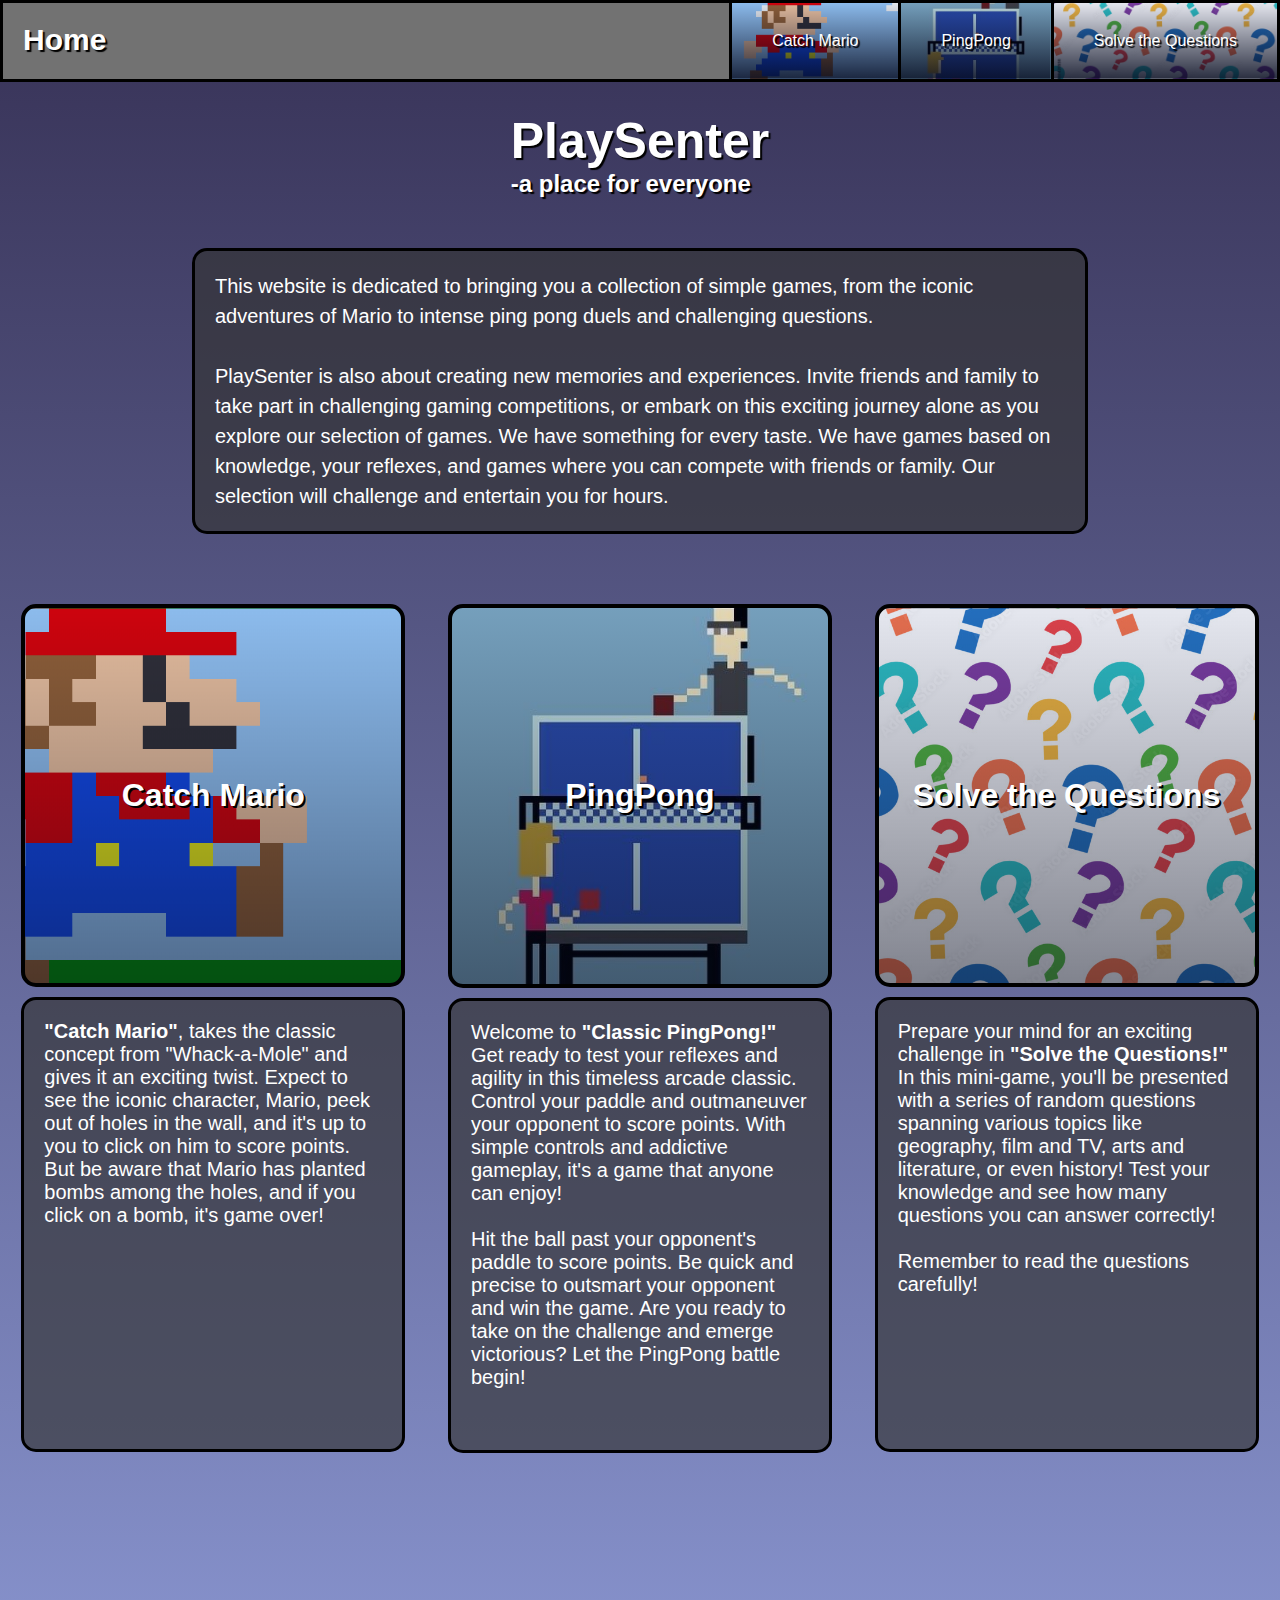
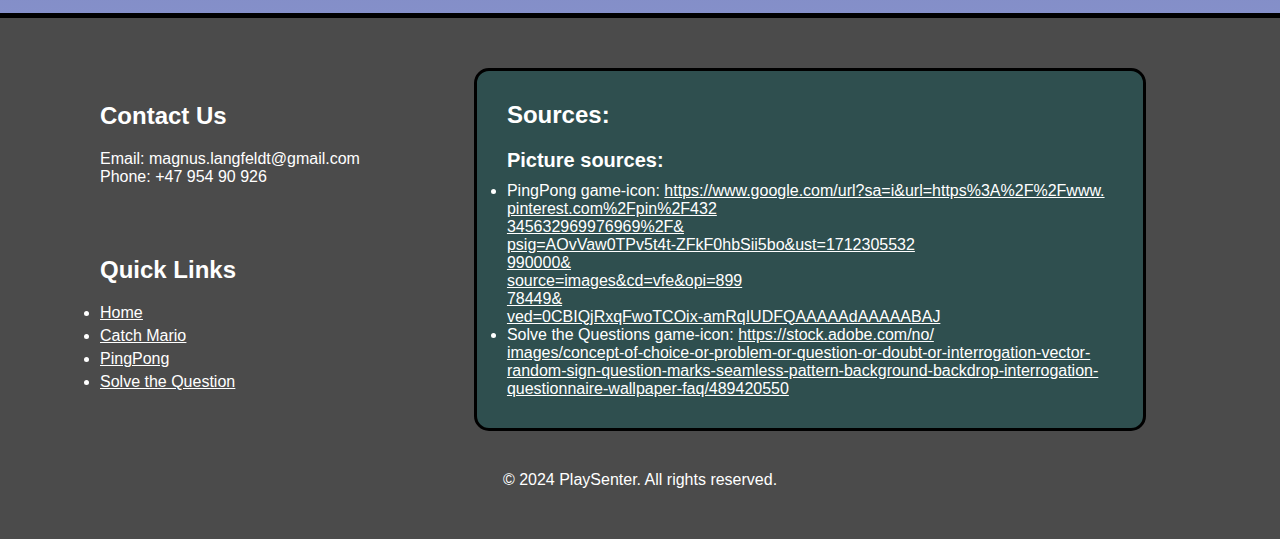
==== commit ad85901d: "1" ====
--- a/index.html
+++ b/index.html
@@ -5,9 +5,9 @@
     <meta name="viewport" content="width=device-width, initial-scale=1.0">
     <title>Index</title>
     <link rel="stylesheet" href="https://cdnjs.cloudflare.com/ajax/libs/font-awesome/6.4.2/css/all.min.css">
-    <link rel="Stylesheet" href="./CSS/navbar.css">
+    <link rel="Stylesheet" href="./CSS/Common css/footer.css">
     <link rel="Stylesheet" href="./CSS/Index.css">
-    <link rel="Stylesheet" href="./CSS/footer.css">
+    <link rel="Stylesheet" href="./CSS/Common css/navbar.css">
     
 </head>
 <body>
@@ -21,84 +21,96 @@
           <a href="./Minigames/PingPong/PP.html" id="navPong">PingPong</a>
           <a href="./Minigames/Solve the Questions/Solve-the-Questions.html" id="navSolve">Solve the Questions</a>
         </nav2>
-      </header>
-      <main>
-        <div id="margin-boks">
-        <div id="intro">
-            <h1>PlaySenter</h1>
-            <h2>-a place for everyone</h2>
-        </div>
+    </header>
+    <main>
+        <div id="margin-box">
+            <div id="intro">
+                <h1>PlaySenter</h1>
+                <h2>-a place for everyone</h2>
+            </div>
         </div>
         <div id="introducingText">
-        <p>Nettsiden er dedikert til å bringe deg en samling av enkle, pixel-baserte spill som vil ta deg på en nostalgisk reise gjennom spillhistorien. Fra de ikoniske eventyrene til Mario til de intense pingpong-duellene, vår samling av spill er kuratert med kjærlighet og omsorg for å gi deg den ultimate gaming-opplevelsen.</p><br>
-        <p>Enten du ønsker å utforske de tidlige dagene av gaming eller bare ønsker å gjenoppleve de magiske øyeblikkene fra fortiden, vil PlaySenter være din trofaste følgesvenn på denne spennende reisen. Med vårt brukervennlige grensesnitt kan du enkelt bla gjennom vårt varierte utvalg av spill og finne akkurat det du leter etter.</p><br>
-        <p> PlaySenter handler ikke bare om å gjenoppleve fortiden - det handler også om å skape nye minner og opplevelser. Inviter venner og familie til å delta i utfordrende spillkonkurranser, eller ta en tur nedover memory lane alene mens du utforsker vårt rikholdige bibliotek. Uansett om du er en dedikert gamer eller bare en tilfeldig spiller, er PlaySenter det ideelle stedet å utforske verdenen av pixelbasert gaming. La oss sammen utforske historien, skape nye minner og feire den fantastiske arven til disse tidløse spillene. Enten du er en erfaren gamer som ønsker å gjenoppleve de gode gamle dagene, eller en nybegynner som ønsker å utforske de enkle gledene ved retrospill, har vi noe for enhver smak. Fra plattformspill til arkadespill, fra puslespill til eventyrspill, vårt utvalg av spill vil utfordre og underholde deg i timevis.</p>
+            <p>
+                
+                This website is dedicated to bringing you a collection of simple games, from the iconic adventures of Mario to intense ping pong duels and challenging questions.
+            </p>
+            <br>
+            <p>
+                PlaySenter is also about creating new memories and experiences. Invite friends and family to take part in challenging gaming competitions, or embark on this exciting journey alone as you explore our selection of games. We have something for every taste. We have games based on knowledge, your reflexes, and games where you can compete with friends or family. Our selection will challenge and entertain you for hours.
+            </p>
         </div>
-<div id="velg-spill">
-    <div id="catchMario">
-    <a href="./Minigames/Catch Mario/Catch-Mario.html">
-        <div id="mario" id="marioGame">
-            <h3 id="mario-text">Catch Mario</h3>
-        </div>
-    </a>
-    <p><b>"Catch Mario"</b>, tar det klassiske konseptet fra "Whack-a-Mole" og gir det en spennende vri.                    
-    Forvent å se ikoniske figurer som Mario hoppe ut av hullene, og det er opp til deg å klikke på dem for å score poeng. Men vær oppmerksom på at blant Mario-figurene kan det også dukke opp bomber, og hvis du klikker på en bombe, vil det være spill over!</p>
-    </div>
-    <div id="playPong">
-    <a href="./Minigames/PingPong/PP.html">
-        <div id="PingPong">
-            <h3 id="PingPong-text">PingPong</h3>
-        </div>
-    </a>
-    <p>Welcome to <b>"Classic PingPong!"</b>
+        <div id="velg-spill">
+            <div id="catchMario">
+                <a href="./Minigames/Catch Mario/Catch-Mario.html">
+                    <div id="mario">
+                    <h3 id="mario-text">Catch Mario</h3>
+                    </div>
+                </a>
+                <p>
+                    <b>"Catch Mario"</b>, takes the classic concept from "Whack-a-Mole" and gives it an exciting twist.
+                    Expect to see the iconic character, Mario, peek out of holes in the wall, and it's up to you to click on him to score points. But be aware that Mario has planted bombs among the holes, and if you click on a bomb, it's game over!
+                </p>
+            </div>
+            <div id="playPong">
+                <a href="./Minigames/PingPong/PP.html">
+                    <div id="PingPong">
+                    <h3 id="PingPong-text">PingPong</h3>
+                    </div>
+                </a>
+                <p>
+                    Welcome to <b>"Classic PingPong!"</b>
+                     Get ready to test your reflexes and agility in this timeless arcade classic. Control your paddle and outmaneuver your opponent to score points. With simple controls and addictive gameplay, it's a game that anyone can enjoy!
+                    <br>
+                    <br>
+                    Hit the ball past your opponent's paddle to score points.
+                    Be quick and precise to outsmart your opponent and win the game.
+                    Are you ready to take on the challenge and emerge victorious? Let the PingPong battle begin!
+                </p>
+            </div>
+            <div id="questionS">
+                <a href="./Minigames/Solve the Questions/Solve-the-Questions.html">
+                    <div id="Puzzle">
+                    <h3 id="Puzzle-text">Solve the Questions</h3>
+                    </div>
+                </a>
+                <p>
+                    Prepare your mind for an exciting challenge in <b>"Solve the Questions!"</b> In this mini-game, you'll be presented with a series of random questions spanning various topics like geography, film and TV, arts and literature, or even history! Test your knowledge and see how many questions you can answer correctly!
+                    <br>
+                    <br>
+                    Remember to read the questions carefully!
+                </p>
+            </div>
+    </main>
+    <footer>
+        <section-footer>
+            <article-footer class="contact-us">
+                <p class="title-footer">Contact Us</p>
+                <p>Email: magnus.langfeldt@gmail.com</p>
+                <p>Phone: +47 954 90 926</p>
+            </article-footer>
 
-        Get ready to test your reflexes and agility in this timeless arcade classic. Control your paddle and outmaneuver your opponent to score points. With simple controls and addictive gameplay, it's a game that anyone can enjoy!
-        <br>
-        <br>
-        Hit the ball past your opponent's paddle to score points.
-        Be quick and precise to outsmart your opponent and win the game.
-        Are you ready to take on the challenge and emerge victorious? Let the PingPong battle begin!</p>
-    </div>
-    <div id="questionS">
-    <a href="./Minigames/Solve the Questions/Solve-the-Questions.html">
-        <div id="Puzzle">
-            <h3 id="Puzzle-text">Solve the Questions</h3>
-        </div>
-    </a>
-    <p>Prepare your mind for an exciting challenge in <b>"Solve the Questions!"</b> In this mini-game, you'll be presented with a series of random questions spanning various topics like geography, film and TV, arts and literature, or even history! Test your knowledge and see how many questions you can answer correctly!
-    <br><br>
-    Remember to read the questions carefully!</p>
-</div>
-</main>
-<footer>
-    <section-footer>
-      <article-footer class="contact-us">
-          <p class="title-footer">Contact Us</p>
-          <p>Email: magnus.langfeldt@gmail.com</p>
-          <p>Phone: +47 954 90 926</p>
-      </article-footer>
+            <article-footer class="sources">
+                <p class="title-footer">Sources:</p>
+                <p class="sourceKind"><b>Picture sources:</b></p>
+                <ul>
+                    <li>PingPong game-icon: <a href="https://www.google.com/url?sa=i&url=https%3A%2F%2Fwww.pinterest.com%2Fpin%2F432345632969976969%2F&psig=AOvVaw0TPv5t4t-ZFkF0hbSii5bo&ust=1712305532990000&source=images&cd=vfe&opi=89978449&ved=0CBIQjRxqFwoTCOix-amRqIUDFQAAAAAdAAAAABAJ">https://www.google.com/url?sa=i&url=https%3A%2F%2Fwww.<br>pinterest.com%2Fpin%2F432<br>345632969976969%2F&<br>psig=AOvVaw0TPv5t4t-ZFkF0hbSii5bo&ust=1712305532<br>990000&<br>source=images&cd=vfe&opi=899<br>78449&<br>ved=0CBIQjRxqFwoTCOix-amRqIUDFQAAAAAdAAAAABAJ</a></li>
+                    <li>Solve the Questions game-icon: <a href="https://stock.adobe.com/no/images/concept-of-choice-or-problem-or-question-or-doubt-or-interrogation-vector-random-sign-question-marks-seamless-pattern-background-backdrop-interrogation-questionnaire-wallpaper-faq/489420550">https://stock.adobe.com/no/<br>images/concept-of-choice-or-problem-or-question-or-doubt-or-interrogation-vector-random-sign-question-marks-seamless-pattern-background-backdrop-interrogation-questionnaire-wallpaper-faq/489420550</a></li>
+                </ul>
+            </article-footer>
 
-      <article-footer class="sources">
-          <p class="title-footer">Sources:</p>
-          <ul>
-            <li>PingPong game-icon image: <a href="https://www.google.com/url?sa=i&url=https%3A%2F%2Fwww.pinterest.com%2Fpin%2F432345632969976969%2F&psig=AOvVaw0TPv5t4t-ZFkF0hbSii5bo&ust=1712305532990000&source=images&cd=vfe&opi=89978449&ved=0CBIQjRxqFwoTCOix-amRqIUDFQAAAAAdAAAAABAJ">https://www.google.com/url?sa=i&url=https%3A%2F%2Fwww.<br>pinterest.com%2Fpin%2F432<br>345632969976969%2F&<br>psig=AOvVaw0TPv5t4t-ZFkF0hbSii5bo&ust=1712305532<br>990000&<br>source=images&cd=vfe&opi=899<br>78449&<br>ved=0CBIQjRxqFwoTCOix-amRqIUDFQAAAAAdAAAAABAJ</a></li>
-            <li>Solve the Questions game-icon image: <a href="https://stock.adobe.com/no/images/concept-of-choice-or-problem-or-question-or-doubt-or-interrogation-vector-random-sign-question-marks-seamless-pattern-background-backdrop-interrogation-questionnaire-wallpaper-faq/489420550">https://stock.adobe.com/no/<br>images/concept-of-choice-or-problem-or-question-or-doubt-or-interrogation-vector-random-sign-question-marks-seamless-pattern-background-backdrop-interrogation-questionnaire-wallpaper-faq/489420550</a></li>
-          </ul>
-      </article-footer>
-
-      <article-footer class="quick-links">
-          <p class="title-footer">Quick Links</p>
-          <ul class="footer-list">
-              <li class="footer-list-item"><a href="Index.html" class="links">Home</a></li>
-              <li class="footer-list-item"><a href="./Minigames/Catch Mario/Catch-Mario.html" class="links">Catch Mario</a></li>
-              <li class="footer-list-item"><a href="./Minigames/PingPong/PP.html" class="links">PingPong</a></li>
-              <li class="footer-list-item"><a href="./Minigames/Solve the Questions/Solve-the-Questions.html" class="links">Solve the Question</a></li>
-          </ul>
-      </article-footer>
-    </section-footer>
-    <p class="footer-copyright">&copy; 2024 PlaySenter. All rights reserved.</p>
-</footer>
+            <article-footer class="quick-links">
+                <p class="title-footer">Quick Links</p>
+                <ul class="footer-list">
+                    <li class="footer-list-item"><a href="Index.html" class="links">Home</a></li>
+                    <li class="footer-list-item"><a href="./Minigames/Catch Mario/Catch-Mario.html" class="links">Catch Mario</a></li>
+                    <li class="footer-list-item"><a href="./Minigames/PingPong/PP.html" class="links">PingPong</a></li>
+                    <li class="footer-list-item"><a href="./Minigames/Solve the Questions/Solve-the-Questions.html" class="links">Solve the Question</a></li>
+                </ul>
+            </article-footer>
+        </section-footer>
+        <p class="footer-copyright">&copy; 2024 PlaySenter. All rights reserved.</p>
+    </footer>
     
-    <script src="./Javascript/navbar.js"></script>
+    <script src="./Javascript/Navbar/navbar.js"></script>
 </body>
 </html>--- a/CSS/Common css/footer.css
+++ b/CSS/Common css/footer.css
@@ -0,0 +1,145 @@
+/*Container for the footer*/
+footer {
+    background-color: rgb(75, 75, 75);
+    color: white;
+    border-top: 5px solid black;
+    padding: 50px;
+    gap: 20px;
+    margin: 0;
+    margin-top: 150px;
+}
+
+footer p {
+  color: white
+}
+  
+/*Container for the items in the footer*/
+section-footer {
+  display: grid;
+  grid-template-areas: 
+  "contact-us sources"
+  "quick-links sources"
+}
+  
+/*Container for individual items in the footer*/
+article-footer {
+  padding: 30px;
+  width: 360px;
+  margin: auto auto auto 20px;
+}
+
+.quick-links, .contact-us {
+  width: fit-content
+}
+  
+/*Generel styling*/
+.title-footer {
+  font-size: 24px;
+  font-weight: bold;
+  margin-bottom: 20px;
+  text-align: left;
+}
+  
+/*Contact us section*/
+.contact-us {
+  grid-area: contact-us;
+}
+.contact-us > p {
+  text-align: left;
+}
+  
+/*About us section*/
+.sources {
+  grid-area: sources;
+  border: 3px solid rgb(0, 0, 0);
+  padding: 30px;
+  border-radius: 15px;
+  background-color: darkslategray;
+  width: 80%;
+  margin: auto auto;
+}
+.sources * {
+  color: white;
+}
+.sources li {
+  text-align: left;
+}  
+
+/*Quick links section*/
+.quick-links {
+  grid-area: quick-links;
+}
+  
+.links {
+  color:white;
+}
+  
+.footer-list-item {
+  margin-bottom: 5px;
+  text-decoration: underline;
+  text-align: left;
+}
+  
+/*Copyrigth text*/
+.footer-copyright {
+  margin: auto auto;
+  margin-top: 40px;
+  text-align: center;
+}
+
+.sourceKind {
+  text-align: left;
+  font-size: 20px; 
+  margin: 10px; 
+  margin-left: 0;
+}
+
+/*Screen between 0px and 440px*/
+@media (max-width: 529px) {
+  section-footer {
+    display: grid;
+    grid-template-areas: 
+    "contact-us"
+    "sources"
+    "quick-links";
+    width: fit-content;
+    margin: 0 0;
+  }
+  footer {
+    padding: 15px;
+  }
+  .sources {
+    width: fit-content;
+    margin: auto 20px;
+  }
+  .sources > ul {
+    padding-left: 0
+  }
+  
+  article-footer {
+    padding: 30px;
+    width: 100%;
+    margin: auto 15px;
+  }
+}
+  
+/*Screen between 440px and 930px*/
+@media (min-width: 529px) and (max-width: 930px) {
+  footer {
+    padding: 35px;
+  }
+
+  article-footer, .sources {
+    margin: auto auto auto 10px;
+  }
+  
+  section-footer {
+    display: grid;
+    grid-template-areas:    
+    "contact-us"
+    "sources"
+    "quick-links";
+    width: fit-content;
+    margin: auto auto;
+  }
+}--- a/CSS/Index.css
+++ b/CSS/Index.css
@@ -3,75 +3,23 @@
     padding: 0;
     box-sizing: border-box;
     text-align: center;
+    font-family: Arial, Helvetica, sans-serif;
 }
 
 h1, h2 {
     text-shadow: 2px 2px 1px black;
+    color: white;
 }
 body {
     background: linear-gradient(rgba(20, 14, 57, 0.852), rgba(93, 120, 228, 0.6));
 }
 
-#mario {
-    background-image: linear-gradient(rgba(0, 20, 98, 0.1), rgba(4,9,30,0.5)), url("../Media/Index/Mario.png");
+#velg-spill > div > a > div {
     background-position: center;
     background-size: cover;
     border: 4px solid black;
     border-radius: 15px;
     transition: 0.5s;
-
-}
-#PingPong {
-    background-image: linear-gradient(rgba(0, 20, 98, 0.1), rgba(4,9,30,0.5)), url("../Media/Index/PingPong.jpeg");
-    background-position: center;
-    background-size: cover;
-    border: 4px solid black;
-    border-radius: 15px;
-    transition: 0.5s;
-}
-#Puzzle {
-    background-image: linear-gradient(rgba(0, 20, 98, 0.1), rgba(4,9,30,0.5)), url("../Media/Index/Question.jpeg");
-    background-position: center;
-    background-size: cover;
-    border: 4px solid black;
-    border-radius: 15px;
-    transition: 0.5s;
-}
-#mario-text {
-    text-shadow: 2px 2px 0px black;
-}
-#PingPong-text {
-    text-shadow: 2px 2px 0px black;
-}
-#Puzzle-text {
-    text-shadow: 2px 2px 0px black;
-}
-
-#mario:hover, #mario:active {
-    width: 90%;
-    background-image: linear-gradient(rgba(23, 20, 51, 0.674), rgba(255, 0, 0, 0.5)), url("../Media/Index/Mario.png");
-    transition: 0.5s;
-}
-#PingPong:hover, #PingPong:active {
-    width: 90%;
-    /*filter: grayscale(20%)*/
-    /* background: rgba(100, 100, 100, 0.7); */
-    background-image: linear-gradient(rgba(23, 20, 51, 0.674), rgba(255, 0, 0, 0.5)), url("../Media/Index/PingPong.jpeg");
-    transition: 0.5s;
-}
-#Puzzle:hover, #Puzzle:active {
-    width: 90%;
-    /*filter: grayscale(20%)*/
-    /* background: rgba(100, 100, 100, 0.7); */
-    background-image: linear-gradient(rgba(23, 20, 51, 0.674), rgba(255, 0, 0, 0.5)), url("../Media/Index/Question.jpeg");
-    transition: 0.5s;
-}
-#velg-spill a {
-    text-decoration: none;
-    margin: 20px 0;
-}
-
-#mario {
     margin-left: auto;
     margin-right: auto;
     width: 90%;
@@ -80,31 +28,37 @@
     justify-content: center;
     align-items: center;
 }
-#PingPong {
-    margin-left: auto;
-    margin-right: auto;
-    width: 90%;
-    aspect-ratio: 1 / 1;
-    display: flex;
-    justify-content: center;
-    align-items: center;
+
+#mario {
+    background-image: linear-gradient(rgba(0, 20, 98, 0.1), rgba(4,9,30,0.5)), url("../Media/Index/Mario.png");
 
 }
+#PingPong {
+    background-image: linear-gradient(rgba(0, 20, 98, 0.1), rgba(4,9,30,0.5)), url("../Media/Index/PingPong.jpeg");
+}
 #Puzzle {
-    margin-left: auto;
-    margin-right: auto;
-    width: 90%;
-    aspect-ratio: 1 / 1;
-    
-    display: flex;
-    justify-content: center;
-    align-items: center;
+    background-image: linear-gradient(rgba(0, 20, 98, 0.1), rgba(4,9,30,0.5)), url("../Media/Index/Question.jpeg");
 }
 
+#velg-spill > div > a > div > h3 {
+    text-shadow: 2px 2px 0px black;
+}
 
-h1, h2 {
-    color: white;
+#mario:hover, #mario:active {
+    background-image: linear-gradient(rgba(23, 20, 51, 0.674), rgba(255, 0, 0, 0.5)), url("../Media/Index/Mario.png");
 }
+#PingPong:hover, #PingPong:active {
+    background-image: linear-gradient(rgba(23, 20, 51, 0.674), rgba(255, 0, 0, 0.5)), url("../Media/Index/PingPong.jpeg");
+}
+#Puzzle:hover, #Puzzle:active {
+    background-image: linear-gradient(rgba(23, 20, 51, 0.674), rgba(255, 0, 0, 0.5)), url("../Media/Index/Question.jpeg");
+}
+
+#velg-spill a {
+    text-decoration: none;
+    margin: 20px 0;
+}
+
 h1 {
     font-size: 50px;
     margin-top: 30px;
@@ -115,15 +69,11 @@
     align-items: flex-start;
     justify-content: center;
 }
-#margin-boks {
+#margin-box {
     display: flex;
     justify-content: center;
 }
 
-#gray-area p {
-    font-size: 20px;
-    padding: 0 20px;
-}
 #introducingText {
     border: 3px solid black;
     border-radius: 15px;
@@ -131,6 +81,7 @@
     margin: 50px;
     margin-left: 15%;
     margin-right: 15%;
+    line-height: 1.5;
 }
 #introducingText, #velg-spill > div > p {
     background-color: rgba(51, 51, 51, 0.663);
@@ -147,12 +98,10 @@
 }
 #velg-spill > div > p {
     border: 3px solid black;
-/*     background-color: whitesmoke; */
     border-radius: 15px;
     width: 90%;
-    height: 430px;
+    height: 455px;
     margin: 10px auto;
-  /*   color: black; */
     padding: 20px;
     text-align: left;
 }
@@ -178,8 +127,13 @@
         width: fit-content;
     }
     #velg-spill > div {
-        width: 70%;
+        width: 90%;
         margin: 0 auto;
+    }
+    #introducingText {
+        width: 80%;
+        margin-left: auto;
+        margin-right: auto;
     }
     #velg-spill > div > p {
         height: fit-content;
--- a/CSS/Common css/navbar.css
+++ b/CSS/Common css/navbar.css
@@ -0,0 +1,133 @@
+header * {
+    margin: 0;
+    padding: 0;
+    box-sizing: border-box;
+    text-align: center;
+}
+/*Header*/
+header {
+    display: flex;
+    justify-content: space-between;
+    background-color: rgb(114, 114, 114);
+    border: 3px solid black;
+}
+  
+header a {
+    color: rgb(255, 255, 255);
+    text-decoration: none;
+    padding: 20px;
+    text-shadow: 2px 2px 1px black;
+}
+  
+header a:hover, header a:active {
+    background-image: linear-gradient(#00000099, rgba(251, 22, 22, 0.6));
+}
+#navMario {
+    background-image: linear-gradient(rgba(0, 20, 98, 0.1), rgba(4, 9, 30, 0.849)), url("../../Media/Index/Mario.png");
+    background-position: center;
+    background-size: cover;
+    border-left: 3px solid black;
+}
+#navMario:hover {
+    background-image: linear-gradient(rgba(0, 0, 0, 0.6), rgba(251, 22, 22, 0.6)), url("../../Media/Index/Mario.png");
+}
+
+#navPong {
+    background-image: linear-gradient(rgba(0, 20, 98, 0.1), rgba(4, 9, 30, 0.849)), url("../../Media/Index/PingPong.jpeg");
+    background-position: center;
+    background-size: cover;
+    border-left: 3px solid black;
+}
+#navPong:hover {
+    background-image: linear-gradient(rgba(0, 0, 0, 0.6), rgba(251, 22, 22, 0.6)), url("../../Media/Index/PingPong.jpeg");
+}
+
+#navSolve {
+    background-image: linear-gradient(rgba(0, 20, 98, 0.1), rgba(4, 9, 30, 0.849)), url("../../Media/Index/Question.jpeg");
+    background-position: center;
+    background-size: cover;
+    border-left: 3px solid black;
+}
+#navSolve:hover {
+    background-image: linear-gradient(rgba(0, 0, 0, 0.6), rgba(251, 22, 22, 0.6)), url("../../Media/Index/Question.jpeg");
+}
+  
+/*Home button*/
+header nav1 {
+    display: flex;
+    justify-content: space-between;
+    border-bottom: none;
+}
+  
+header nav1 a {
+    font-weight: bold;
+    font-size: 30px;
+    height: 75.5px;
+}
+  
+header nav2 {
+    display: flex;
+}
+  
+header nav2 a{
+    padding-left: 40px;
+    padding-right: 40px;
+    display: flex;
+    justify-content: center;
+    align-items: center;
+}
+  
+  /*Hamburger-menue*/
+.fa-bars{
+    color: white;
+    font-size: 40px;
+    padding: 5px 20px;
+    display: none;
+    margin: auto 0;
+    height: 75.5px;
+}
+.fa-bars:hover {
+    background-image: linear-gradient(rgba(0, 0, 0, 0.6), rgba(251, 22, 22, 0.6))
+}
+  
+/*Screen smaller than 600px*/
+@media(max-width: 745px){
+    /*Header*/
+    header{
+        flex-direction: column;
+    }
+  
+    header nav2 {
+        display: none;
+    }
+  
+    header nav2.show {
+        display: flex;
+        flex-direction: column;
+        text-align: center;
+        width: 100%;
+    }
+  
+    /*Hamburger-menue*/
+    .fa-bars {
+        display: flex;
+        align-items: center;
+    }
+  
+    .fa-bars:active {
+        background-color: rgb(200, 0, 0);
+    }
+    header nav2 a{
+        font-size: 30px;
+        border-bottom: 3px solid black;
+    }
+    #navSolve {
+        border-bottom: none;
+    }
+    header > nav2 > #navMario, header > nav2 > #navPong, header > nav2 > #navSolve {
+        border-left: none;
+    }
+    header > nav2 > #navMario {
+        border-top: 3px solid black;
+    }
+}